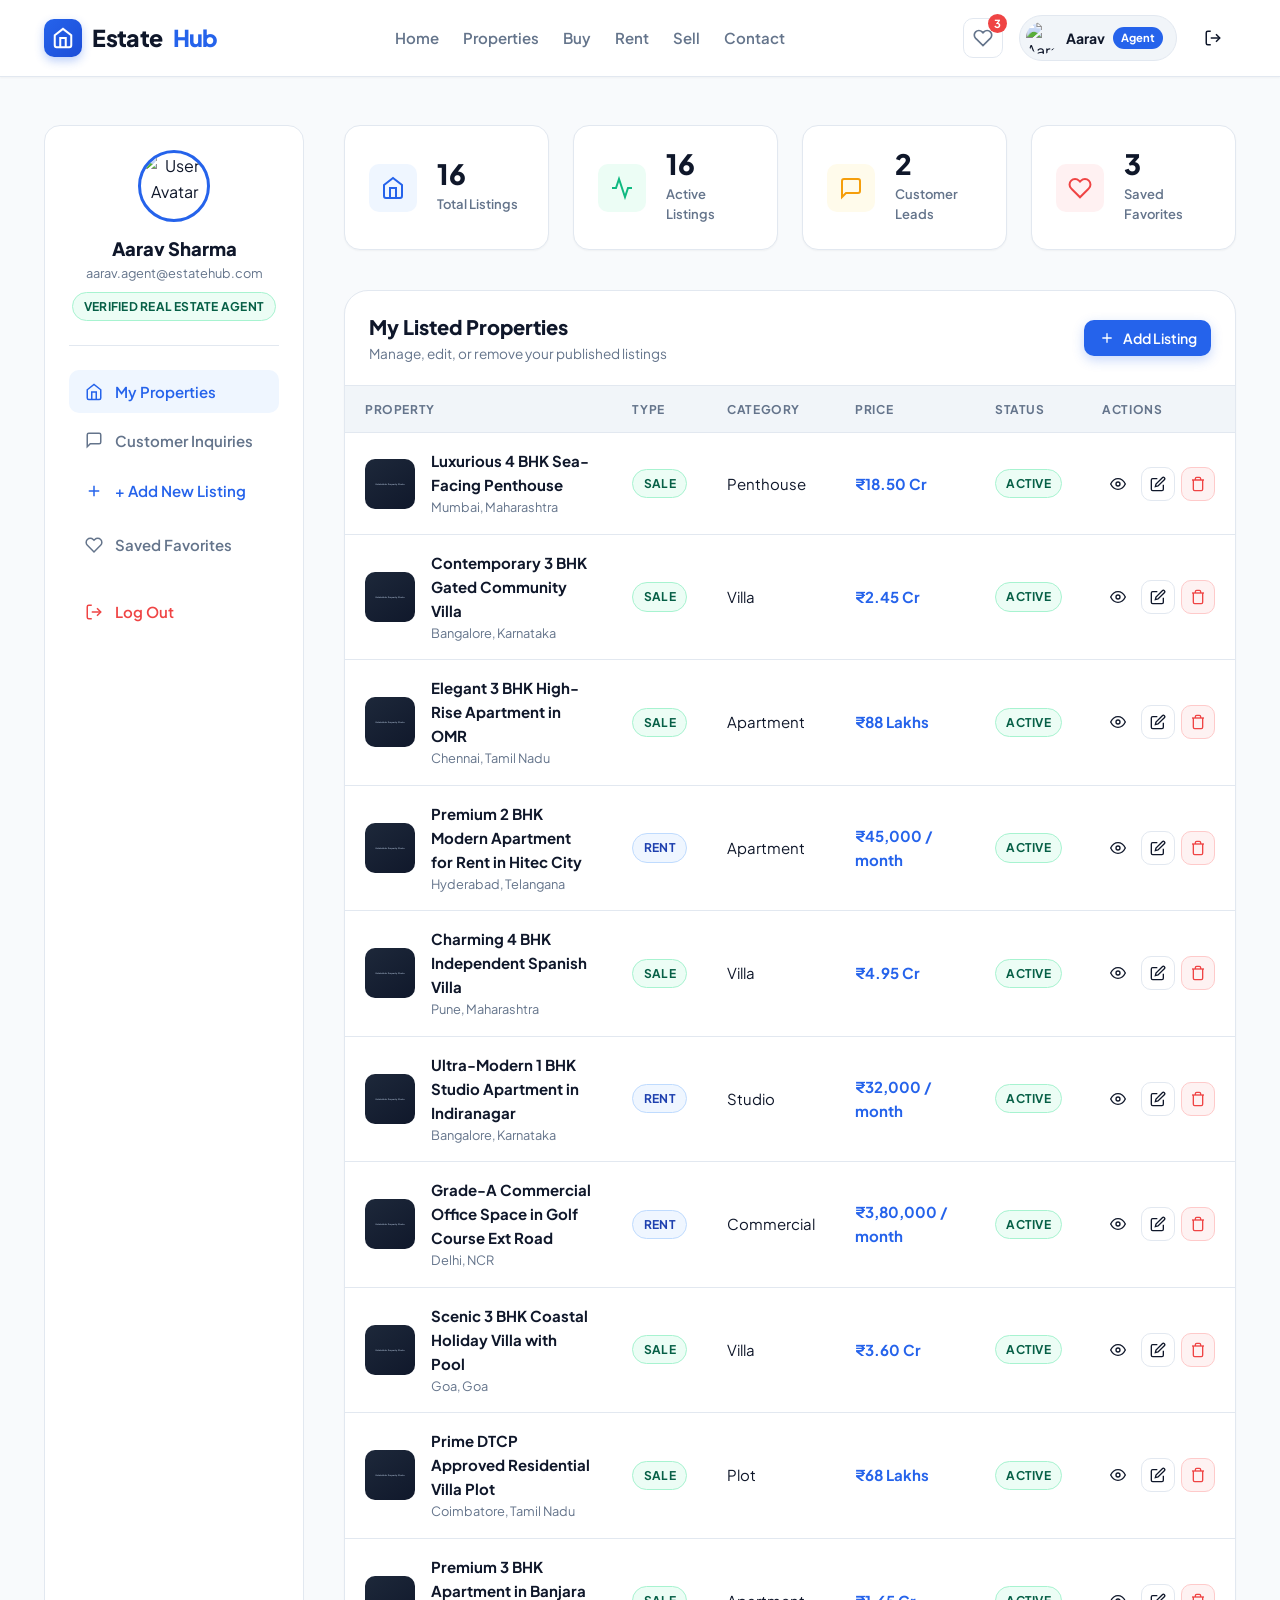
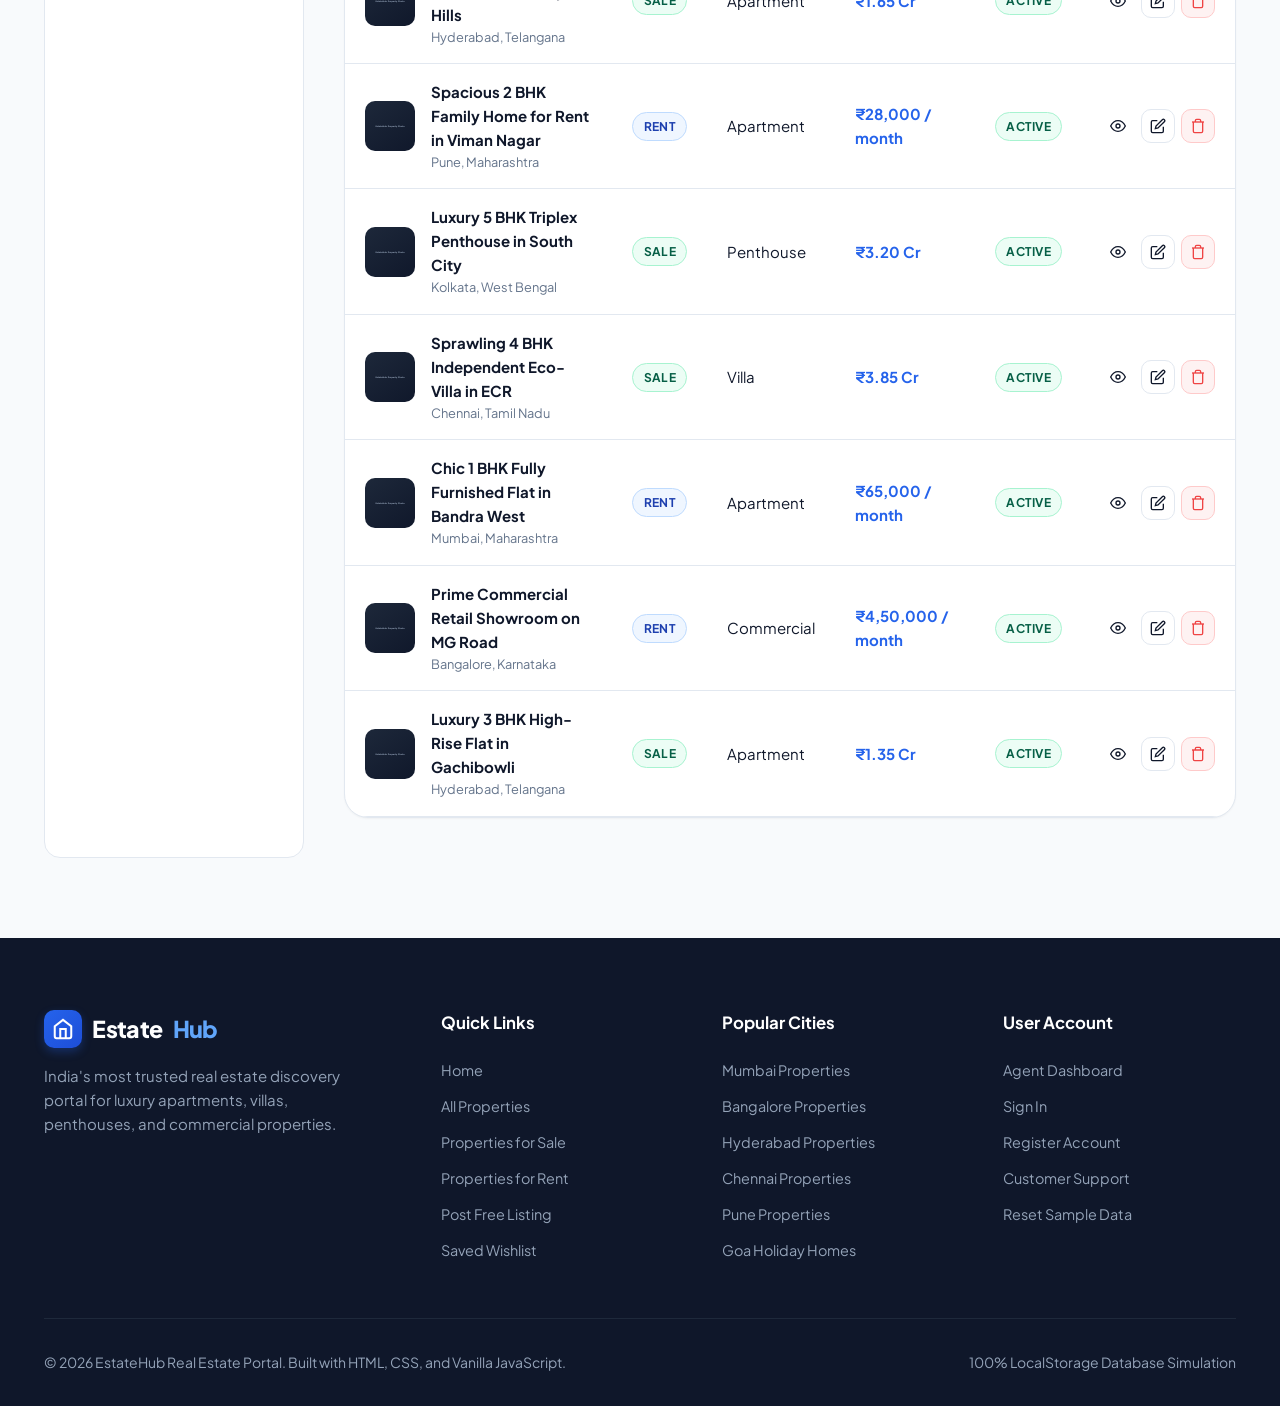
==== dashboard.html @ c0a3c538 "Add EstateHub real estate portal" ====
<!DOCTYPE html>
<html lang="en">
<head>
  <meta charset="UTF-8" />
  <meta name="viewport" content="width=device-width, initial-scale=1.0" />
  <title>Agent & Seller Dashboard | EstateHub</title>
  <meta name="description" content="Manage your property listings, track customer inquiries, and view performance metrics." />
  <link rel="stylesheet" href="./css/style.css" />
</head>
<body>

  <!-- Navigation Header -->
  <header class="site-header">
    <div class="container nav-container">
      <a href="./index.html" class="logo">
        <div class="logo-icon">
          <svg width="22" height="22" viewBox="0 0 24 24" fill="none" stroke="currentColor" stroke-width="2.2">
            <path d="M3 9l9-7 9 7v11a2 2 0 0 1-2 2H5a2 2 0 0 1-2-2z"></path>
            <polyline points="9 22 9 12 15 12 15 22"></polyline>
          </svg>
        </div>
        Estate<span>Hub</span>
      </a>

      <nav class="nav-links">
        <a href="./index.html">Home</a>
        <a href="./properties.html">Properties</a>
        <a href="./properties.html?type=sale">Buy</a>
        <a href="./properties.html?type=rent">Rent</a>
        <a href="./add-property.html">Sell</a>
        <a href="./contact.html">Contact</a>
      </nav>

      <div class="nav-actions">
        <a href="./favorites.html" class="fav-nav-link" title="Saved Wishlist">
          <svg width="20" height="20" viewBox="0 0 24 24" fill="none" stroke="currentColor" stroke-width="2">
            <path d="M20.84 4.61a5.5 5.5 0 0 0-7.78 0L12 5.67l-1.06-1.06a5.5 5.5 0 0 0-7.78 7.78l1.06 1.06L12 21.23l7.78-7.78 1.06-1.06a5.5 5.5 0 0 0 0-7.78z"></path>
          </svg>
          <span class="nav-fav-badge">0</span>
        </a>

        <div class="nav-auth-container"></div>

        <button type="button" class="hamburger-btn" aria-label="Toggle navigation menu">
          <span></span>
          <span></span>
          <span></span>
        </button>
      </div>
    </div>
  </header>

  <!-- Mobile Drawer -->
  <div class="drawer-overlay"></div>
  <aside class="mobile-drawer">
    <div class="mobile-nav-links">
      <a href="./index.html">Home</a>
      <a href="./properties.html">Properties</a>
      <a href="./properties.html?type=sale">Buy Properties</a>
      <a href="./properties.html?type=rent">Rent Properties</a>
      <a href="./add-property.html">Sell / Post Property</a>
      <a href="./favorites.html">Favorites</a>
      <a href="./dashboard.html" class="active">Dashboard</a>
      <a href="./contact.html">Contact Us</a>
    </div>
    <div class="nav-auth-container" style="margin-top: auto;"></div>
  </aside>

  <!-- Main Dashboard Container -->
  <div id="dashboardContainer" class="container">
    <div class="dashboard-grid">
      
      <!-- Dashboard Sidebar -->
      <aside class="dashboard-sidebar">
        <div class="dash-user-box">
          <img id="dashUserAvatar" src="" alt="User Avatar" class="dash-user-avatar" />
          <h3 id="dashUserName" style="font-size: 1.15rem; font-weight: 800; color: var(--primary);">User Name</h3>
          <p id="dashUserEmail" style="font-size: 0.8rem; color: var(--text-muted); margin-bottom: 0.5rem; word-break: break-all;">user@estatehub.com</p>
          <span id="dashUserRole" class="badge badge-sale">Verified Agent</span>
        </div>

        <nav class="dash-nav">
          <button type="button" class="dash-nav-link dash-tab-btn active" data-tab="properties">
            <svg width="18" height="18" viewBox="0 0 24 24" fill="none" stroke="currentColor" stroke-width="2"><path d="M3 9l9-7 9 7v11a2 2 0 0 1-2 2H5a2 2 0 0 1-2-2z"></path><polyline points="9 22 9 12 15 12 15 22"></polyline></svg>
            My Properties
          </button>

          <button type="button" class="dash-nav-link dash-tab-btn" data-tab="inquiries">
            <svg width="18" height="18" viewBox="0 0 24 24" fill="none" stroke="currentColor" stroke-width="2"><path d="M21 15a2 2 0 0 1-2 2H7l-4 4V5a2 2 0 0 1 2-2h14a2 2 0 0 1 2 2z"></path></svg>
            Customer Inquiries
          </button>

          <a href="./add-property.html" class="dash-nav-link" style="color: var(--brand);">
            <svg width="18" height="18" viewBox="0 0 24 24" fill="none" stroke="currentColor" stroke-width="2"><line x1="12" y1="5" x2="12" y2="19"></line><line x1="5" y1="12" x2="19" y2="12"></line></svg>
            + Add New Listing
          </a>

          <a href="./favorites.html" class="dash-nav-link">
            <svg width="18" height="18" viewBox="0 0 24 24" fill="none" stroke="currentColor" stroke-width="2"><path d="M20.84 4.61a5.5 5.5 0 0 0-7.78 0L12 5.67l-1.06-1.06a5.5 5.5 0 0 0-7.78 7.78l1.06 1.06L12 21.23l7.78-7.78 1.06-1.06a5.5 5.5 0 0 0 0-7.78z"></path></svg>
            Saved Favorites
          </a>

          <button type="button" class="dash-nav-link" onclick="Auth.logout()" style="color: var(--danger); margin-top: 1rem;">
            <svg width="18" height="18" viewBox="0 0 24 24" fill="none" stroke="currentColor" stroke-width="2"><path d="M9 21H5a2 2 0 0 1-2-2V5a2 2 0 0 1 2-2h4"></path><polyline points="16 17 21 12 16 7"></polyline><line x1="21" y1="12" x2="9" y2="12"></line></svg>
            Log Out
          </button>
        </nav>
      </aside>

      <!-- Main Dashboard Panel -->
      <main>
        
        <!-- Top Metrics Cards -->
        <div class="metrics-row">
          <div class="metric-card">
            <div class="metric-icon metric-icon-blue">
              <svg width="24" height="24" viewBox="0 0 24 24" fill="none" stroke="currentColor" stroke-width="2"><path d="M3 9l9-7 9 7v11a2 2 0 0 1-2 2H5a2 2 0 0 1-2-2z"></path><polyline points="9 22 9 12 15 12 15 22"></polyline></svg>
            </div>
            <div>
              <div id="metricTotalListings" class="metric-value">0</div>
              <div class="metric-label">Total Listings</div>
            </div>
          </div>

          <div class="metric-card">
            <div class="metric-icon metric-icon-green">
              <svg width="24" height="24" viewBox="0 0 24 24" fill="none" stroke="currentColor" stroke-width="2"><polyline points="22 12 18 12 15 21 9 3 6 12 2 12"></polyline></svg>
            </div>
            <div>
              <div id="metricActiveListings" class="metric-value">0</div>
              <div class="metric-label">Active Listings</div>
            </div>
          </div>

          <div class="metric-card">
            <div class="metric-icon metric-icon-amber">
              <svg width="24" height="24" viewBox="0 0 24 24" fill="none" stroke="currentColor" stroke-width="2"><path d="M21 15a2 2 0 0 1-2 2H7l-4 4V5a2 2 0 0 1 2-2h14a2 2 0 0 1 2 2z"></path></svg>
            </div>
            <div>
              <div id="metricTotalInquiries" class="metric-value">0</div>
              <div class="metric-label">Customer Leads</div>
            </div>
          </div>

          <div class="metric-card">
            <div class="metric-icon metric-icon-rose">
              <svg width="24" height="24" viewBox="0 0 24 24" fill="none" stroke="currentColor" stroke-width="2"><path d="M20.84 4.61a5.5 5.5 0 0 0-7.78 0L12 5.67l-1.06-1.06a5.5 5.5 0 0 0-7.78 7.78l1.06 1.06L12 21.23l7.78-7.78 1.06-1.06a5.5 5.5 0 0 0 0-7.78z"></path></svg>
            </div>
            <div>
              <div id="metricTotalFavorites" class="metric-value">0</div>
              <div class="metric-label">Saved Favorites</div>
            </div>
          </div>
        </div>

        <!-- TAB 1: My Properties Table -->
        <div id="tab-properties" class="dash-tab-pane">
          <div class="table-card">
            <div class="table-header">
              <div>
                <h3 style="font-size: 1.25rem; font-weight: 800; color: var(--primary);">My Listed Properties</h3>
                <p style="font-size: 0.85rem; color: var(--text-muted);">Manage, edit, or remove your published listings</p>
              </div>
              <a href="./add-property.html" class="btn btn-primary btn-sm">
                <svg width="16" height="16" viewBox="0 0 24 24" fill="none" stroke="currentColor" stroke-width="2"><line x1="12" y1="5" x2="12" y2="19"></line><line x1="5" y1="12" x2="19" y2="12"></line></svg>
                Add Listing
              </a>
            </div>

            <div class="table-responsive">
              <table class="custom-table">
                <thead>
                  <tr>
                    <th>Property</th>
                    <th>Type</th>
                    <th>Category</th>
                    <th>Price</th>
                    <th>Status</th>
                    <th>Actions</th>
                  </tr>
                </thead>
                <tbody id="dashboardPropertiesTbody">
                  <!-- Populated dynamically by js/dashboard.js -->
                </tbody>
              </table>
            </div>
          </div>
        </div>

        <!-- TAB 2: Customer Inquiries Table -->
        <div id="tab-inquiries" class="dash-tab-pane" style="display: none;">
          <div class="table-card">
            <div class="table-header">
              <div>
                <h3 style="font-size: 1.25rem; font-weight: 800; color: var(--primary);">Customer Inquiries & Leads</h3>
                <p style="font-size: 0.85rem; color: var(--text-muted);">Messages sent by interested buyers and tenants</p>
              </div>
            </div>

            <div class="table-responsive">
              <table class="custom-table">
                <thead>
                  <tr>
                    <th>Lead Contact</th>
                    <th>Property Title</th>
                    <th>Inquiry Message</th>
                    <th>Status</th>
                    <th>Actions</th>
                  </tr>
                </thead>
                <tbody id="dashboardInquiriesTbody">
                  <!-- Populated dynamically by js/dashboard.js -->
                </tbody>
              </table>
            </div>
          </div>
        </div>

      </main>

    </div>
  </div>

  <!-- Delete Confirmation Modal -->
  <div id="deleteConfirmModal" class="modal">
    <div class="modal-dialog">
      <div class="modal-header">
        <h3 class="modal-title" style="color: var(--danger);">Confirm Property Deletion</h3>
        <button type="button" class="modal-close-btn" data-close-modal aria-label="Close modal">&times;</button>
      </div>
      <div class="modal-body">
        <p style="font-size: 1rem; color: var(--text-main); margin-bottom: 0.5rem;">
          Are you sure you want to delete <strong id="deletePropName">this listing</strong>?
        </p>
        <p style="font-size: 0.875rem; color: var(--text-muted);">
          This action will permanently remove the property from localStorage database and your active listings.
        </p>
      </div>
      <div class="modal-footer">
        <button type="button" class="btn btn-ghost" data-close-modal>Cancel</button>
        <button type="button" id="confirmDeleteBtn" class="btn btn-primary" style="background-color: var(--danger);">
          Delete Property
        </button>
      </div>
    </div>
  </div>

  <!-- Reusable Site Footer -->
  <footer class="site-footer">
    <div class="container">
      <div class="footer-grid">
        <div class="footer-brand">
          <a href="./index.html" class="logo" style="color: #fff;">
            <div class="logo-icon">
              <svg width="22" height="22" viewBox="0 0 24 24" fill="none" stroke="currentColor" stroke-width="2.2">
                <path d="M3 9l9-7 9 7v11a2 2 0 0 1-2 2H5a2 2 0 0 1-2-2z"></path>
                <polyline points="9 22 9 12 15 12 15 22"></polyline>
              </svg>
            </div>
            Estate<span style="color: #60a5fa;">Hub</span>
          </a>
          <p class="footer-desc">
            India's most trusted real estate discovery portal for luxury apartments, villas, penthouses, and commercial properties.
          </p>
        </div>

        <div>
          <h4 class="footer-heading">Quick Links</h4>
          <ul class="footer-links">
            <li><a href="./index.html">Home</a></li>
            <li><a href="./properties.html">All Properties</a></li>
            <li><a href="./properties.html?type=sale">Properties for Sale</a></li>
            <li><a href="./properties.html?type=rent">Properties for Rent</a></li>
            <li><a href="./add-property.html">Post Free Listing</a></li>
            <li><a href="./favorites.html">Saved Wishlist</a></li>
          </ul>
        </div>

        <div>
          <h4 class="footer-heading">Popular Cities</h4>
          <ul class="footer-links">
            <li><a href="./properties.html?city=Mumbai">Mumbai Properties</a></li>
            <li><a href="./properties.html?city=Bangalore">Bangalore Properties</a></li>
            <li><a href="./properties.html?city=Hyderabad">Hyderabad Properties</a></li>
            <li><a href="./properties.html?city=Chennai">Chennai Properties</a></li>
            <li><a href="./properties.html?city=Pune">Pune Properties</a></li>
            <li><a href="./properties.html?city=Goa">Goa Holiday Homes</a></li>
          </ul>
        </div>

        <div>
          <h4 class="footer-heading">User Account</h4>
          <ul class="footer-links">
            <li><a href="./dashboard.html">Agent Dashboard</a></li>
            <li><a href="./login.html">Sign In</a></li>
            <li><a href="./register.html">Register Account</a></li>
            <li><a href="./contact.html">Customer Support</a></li>
            <li><a href="javascript:void(0)" onclick="StorageManager.resetToDefaults()">Reset Sample Data</a></li>
          </ul>
        </div>
      </div>

      <div class="footer-bottom">
        <p>&copy; 2026 EstateHub Real Estate Portal. Built with HTML, CSS, and Vanilla JavaScript.</p>
        <p>100% LocalStorage Database Simulation</p>
      </div>
    </div>
  </footer>

  <!-- Scripts -->
  <script src="./js/data.js"></script>
  <script src="./js/storage.js"></script>
  <script src="./js/auth.js"></script>
  <script src="./js/app.js"></script>
  <script src="./js/dashboard.js"></script>
</body>
</html>
---- css/style.css ----
/* ==========================================================
   ESTATEHUB – REAL ESTATE LISTING PORTAL
   Design System & Comprehensive Stylesheet
   ========================================================== */

@import url('https://fonts.googleapis.com/css2?family=Plus+Jakarta+Sans:wght@300;400;500;600;700;800&display=swap');

/* --- CSS Variables & Theme Tokens --- */
:root {
  --primary: #0f172a;        /* Deep Slate Navy */
  --primary-light: #1e293b;
  --brand: #2563eb;          /* Royal Blue */
  --brand-hover: #1d4ed8;
  --brand-light: #eff6ff;
  --accent: #0d9488;         /* Teal */
  --accent-gold: #d97706;    /* Amber */
  --success: #10b981;        /* Emerald */
  --danger: #ef4444;         /* Rose */
  --warning: #f59e0b;

  --bg-main: #f8fafc;        /* Slate 50 */
  --bg-surface: #ffffff;
  --bg-alt: #f1f5f9;
  --bg-dark: #0f172a;

  --text-main: #0f172a;
  --text-muted: #64748b;
  --text-light: #94a3b8;
  --text-white: #ffffff;

  --border: #e2e8f0;
  --border-focus: #93c5fd;

  --shadow-xs: 0 1px 2px rgba(0, 0, 0, 0.04);
  --shadow-sm: 0 1px 3px rgba(0, 0, 0, 0.08), 0 1px 2px rgba(0, 0, 0, 0.04);
  --shadow-md: 0 4px 6px -1px rgba(0, 0, 0, 0.08), 0 2px 4px -1px rgba(0, 0, 0, 0.04);
  --shadow-lg: 0 10px 25px -5px rgba(0, 0, 0, 0.08), 0 8px 10px -6px rgba(0, 0, 0, 0.04);
  --shadow-xl: 0 20px 25px -5px rgba(0, 0, 0, 0.1), 0 10px 10px -5px rgba(0, 0, 0, 0.04);

  --radius-sm: 6px;
  --radius-md: 10px;
  --radius-lg: 16px;
  --radius-xl: 24px;
  --radius-full: 9999px;

  --transition: all 0.25s cubic-bezier(0.16, 1, 0.3, 1);
  --font-family: 'Plus Jakarta Sans', system-ui, -apple-system, BlinkMacSystemFont, 'Segoe UI', Roboto, sans-serif;
  --container-max: 1240px;
}

/* --- Base & Reset --- */
*, *::before, *::after {
  box-sizing: border-box;
  margin: 0;
  padding: 0;
}

html {
  scroll-behavior: smooth;
  font-size: 16px;
}

body {
  font-family: var(--font-family);
  background-color: var(--bg-main);
  color: var(--text-main);
  line-height: 1.6;
  min-height: 100vh;
  display: flex;
  flex-direction: column;
  -webkit-font-smoothing: antialiased;
}

body.no-scroll {
  overflow: hidden;
}

img {
  max-width: 100%;
  height: auto;
  display: block;
}

a {
  color: inherit;
  text-decoration: none;
  transition: var(--transition);
}

button, input, select, textarea {
  font-family: inherit;
  font-size: inherit;
}

button {
  cursor: pointer;
  border: none;
  background: none;
}

ul, ol {
  list-style: none;
}

.container {
  width: 100%;
  max-width: var(--container-max);
  margin-left: auto;
  margin-right: auto;
  padding-left: 1.5rem;
  padding-right: 1.5rem;
}

.main-content {
  flex: 1;
}

/* --- Section Typography & Headers --- */
.section {
  padding: 5rem 0;
}

.section-sm {
  padding: 3rem 0;
}

.section-header {
  text-align: center;
  max-width: 680px;
  margin: 0 auto 3rem auto;
}

.section-tag {
  display: inline-block;
  font-size: 0.8125rem;
  font-weight: 700;
  text-transform: uppercase;
  letter-spacing: 0.08em;
  color: var(--brand);
  background: var(--brand-light);
  padding: 0.35rem 0.85rem;
  border-radius: var(--radius-full);
  margin-bottom: 0.85rem;
}

.section-title {
  font-size: 2.25rem;
  font-weight: 800;
  color: var(--primary);
  line-height: 1.25;
  letter-spacing: -0.02em;
  margin-bottom: 0.75rem;
}

.section-subtitle {
  font-size: 1.05rem;
  color: var(--text-muted);
}

/* --- Buttons --- */
.btn {
  display: inline-flex;
  align-items: center;
  justify-content: center;
  gap: 0.5rem;
  font-weight: 600;
  padding: 0.65rem 1.35rem;
  border-radius: var(--radius-md);
  transition: var(--transition);
  white-space: nowrap;
  font-size: 0.9375rem;
}

.btn-primary {
  background-color: var(--brand);
  color: var(--text-white);
  box-shadow: 0 4px 12px rgba(37, 99, 235, 0.25);
}

.btn-primary:hover {
  background-color: var(--brand-hover);
  transform: translateY(-1px);
  box-shadow: 0 6px 16px rgba(37, 99, 235, 0.35);
}

.btn-secondary {
  background-color: var(--primary);
  color: var(--text-white);
}

.btn-secondary:hover {
  background-color: var(--primary-light);
}

.btn-outline {
  border: 1px solid var(--border);
  background-color: var(--bg-surface);
  color: var(--text-main);
}

.btn-outline:hover {
  border-color: var(--brand);
  color: var(--brand);
  background-color: var(--brand-light);
}

.btn-ghost {
  color: var(--text-main);
  background: transparent;
}

.btn-ghost:hover {
  background-color: var(--bg-alt);
  color: var(--brand);
}

.btn-danger-outline {
  border: 1px solid #fecaca;
  color: var(--danger);
  background-color: #fef2f2;
}

.btn-danger-outline:hover {
  background-color: var(--danger);
  color: #fff;
}

.btn-sm {
  padding: 0.45rem 0.9rem;
  font-size: 0.875rem;
}

.btn-lg {
  padding: 0.85rem 1.85rem;
  font-size: 1.05rem;
  border-radius: var(--radius-lg);
}

.btn-block {
  width: 100%;
}

.btn-icon-only {
  padding: 0.5rem;
  border-radius: var(--radius-md);
}

/* --- Badges --- */
.badge {
  display: inline-flex;
  align-items: center;
  gap: 0.35rem;
  font-size: 0.75rem;
  font-weight: 700;
  padding: 0.25rem 0.65rem;
  border-radius: var(--radius-full);
  letter-spacing: 0.02em;
  text-transform: uppercase;
}

.badge-sale {
  background-color: #ecfdf5;
  color: #065f46;
  border: 1px solid #a7f3d0;
}

.badge-rent {
  background-color: #eff6ff;
  color: #1e40af;
  border: 1px solid #bfdbfe;
}

.badge-featured {
  background-color: #fffbeb;
  color: #92400e;
  border: 1px solid #fde68a;
}

/* --- Form Controls --- */
.form-group {
  margin-bottom: 1.25rem;
}

.form-label {
  display: block;
  font-size: 0.875rem;
  font-weight: 600;
  color: var(--text-main);
  margin-bottom: 0.4rem;
}

.form-label .required {
  color: var(--danger);
}

.form-control, .form-select, .form-textarea {
  width: 100%;
  padding: 0.75rem 1rem;
  border: 1px solid var(--border);
  border-radius: var(--radius-md);
  background-color: var(--bg-surface);
  color: var(--text-main);
  transition: var(--transition);
  outline: none;
}

.form-control:focus, .form-select:focus, .form-textarea:focus {
  border-color: var(--brand);
  box-shadow: 0 0 0 3px rgba(37, 99, 235, 0.15);
}

.form-textarea {
  resize: vertical;
  min-height: 110px;
}

.input-icon-wrap {
  position: relative;
}

.input-icon-wrap svg {
  position: absolute;
  left: 1rem;
  top: 50%;
  transform: translateY(-50%);
  color: var(--text-muted);
  pointer-events: none;
}

.input-icon-wrap .form-control {
  padding-left: 2.75rem;
}

/* --- Navigation Header --- */
.site-header {
  position: sticky;
  top: 0;
  z-index: 1000;
  background-color: rgba(255, 255, 255, 0.95);
  backdrop-filter: blur(12px);
  border-bottom: 1px solid var(--border);
  box-shadow: var(--shadow-xs);
}

.nav-container {
  display: flex;
  align-items: center;
  justify-content: space-between;
  height: 76px;
}

.logo {
  display: flex;
  align-items: center;
  gap: 0.65rem;
  font-size: 1.45rem;
  font-weight: 800;
  color: var(--primary);
  letter-spacing: -0.03em;
}

.logo-icon {
  width: 38px;
  height: 38px;
  background: linear-gradient(135deg, var(--brand), #1d4ed8);
  color: #fff;
  border-radius: var(--radius-md);
  display: flex;
  align-items: center;
  justify-content: center;
  box-shadow: 0 4px 10px rgba(37, 99, 235, 0.3);
}

.logo span {
  color: var(--brand);
}

.nav-links {
  display: flex;
  align-items: center;
  gap: 1.5rem;
}

.nav-links a {
  font-size: 0.9375rem;
  font-weight: 600;
  color: var(--text-muted);
  position: relative;
  padding: 0.4rem 0;
}

.nav-links a:hover, .nav-links a.active {
  color: var(--brand);
}

.nav-links a.active::after {
  content: '';
  position: absolute;
  bottom: -2px;
  left: 0;
  width: 100%;
  height: 2px;
  background-color: var(--brand);
  border-radius: 2px;
}

.nav-actions {
  display: flex;
  align-items: center;
  gap: 1rem;
}

.fav-nav-link {
  position: relative;
  display: flex;
  align-items: center;
  justify-content: center;
  width: 40px;
  height: 40px;
  border-radius: var(--radius-md);
  border: 1px solid var(--border);
  color: var(--text-muted);
  transition: var(--transition);
}

.fav-nav-link:hover {
  border-color: var(--brand);
  color: var(--brand);
  background-color: var(--brand-light);
}

.nav-fav-badge {
  position: absolute;
  top: -5px;
  right: -5px;
  background-color: var(--danger);
  color: #fff;
  font-size: 0.7rem;
  font-weight: 700;
  width: 19px;
  height: 19px;
  border-radius: var(--radius-full);
  display: none;
  align-items: center;
  justify-content: center;
}

/* User Pill in Nav */
.user-profile-menu {
  display: flex;
  align-items: center;
  gap: 0.75rem;
}

.user-pill {
  display: flex;
  align-items: center;
  gap: 0.5rem;
  padding: 0.35rem 0.85rem 0.35rem 0.35rem;
  background-color: var(--bg-alt);
  border: 1px solid var(--border);
  border-radius: var(--radius-full);
  transition: var(--transition);
}

.user-pill:hover {
  border-color: var(--brand);
  background-color: var(--brand-light);
}

.user-avatar-sm {
  width: 32px;
  height: 32px;
  border-radius: var(--radius-full);
  object-fit: cover;
}

.user-name-label {
  font-size: 0.875rem;
  font-weight: 700;
  color: var(--text-main);
}

.user-role-badge {
  font-size: 0.7rem;
  font-weight: 700;
  background-color: var(--brand);
  color: #fff;
  padding: 0.15rem 0.5rem;
  border-radius: var(--radius-full);
}

.hamburger-btn {
  display: none;
  flex-direction: column;
  justify-content: space-around;
  width: 30px;
  height: 24px;
  background: transparent;
  border: none;
  cursor: pointer;
  padding: 0;
  z-index: 1100;
}

.hamburger-btn span {
  width: 100%;
  height: 2.5px;
  background-color: var(--primary);
  border-radius: 4px;
  transition: var(--transition);
}

.hamburger-btn.active span:nth-child(1) {
  transform: rotate(45deg) translate(6px, 6px);
}

.hamburger-btn.active span:nth-child(2) {
  opacity: 0;
}

.hamburger-btn.active span:nth-child(3) {
  transform: rotate(-45deg) translate(6px, -6px);
}

/* Mobile Drawer */
.mobile-drawer {
  position: fixed;
  top: 0;
  right: -320px;
  width: 300px;
  height: 100vh;
  background-color: var(--bg-surface);
  box-shadow: var(--shadow-xl);
  z-index: 1050;
  padding: 5.5rem 1.75rem 2rem;
  display: flex;
  flex-direction: column;
  transition: right 0.35s cubic-bezier(0.16, 1, 0.3, 1);
  overflow-y: auto;
}

.mobile-drawer.open {
  right: 0;
}

.drawer-overlay {
  position: fixed;
  inset: 0;
  background-color: rgba(15, 23, 42, 0.5);
  backdrop-filter: blur(4px);
  z-index: 1040;
  opacity: 0;
  pointer-events: none;
  transition: opacity 0.3s ease;
}

.drawer-overlay.active {
  opacity: 1;
  pointer-events: auto;
}

.mobile-nav-links {
  display: flex;
  flex-direction: column;
  gap: 1.25rem;
  margin-bottom: 2rem;
}

.mobile-nav-links a {
  font-size: 1.1rem;
  font-weight: 600;
  color: var(--text-main);
  padding: 0.5rem 0;
  border-bottom: 1px solid var(--border);
}

.mobile-nav-links a.active {
  color: var(--brand);
}

/* --- Hero Section --- */
.hero-section {
  position: relative;
  background: radial-gradient(circle at 80% 20%, rgba(37, 99, 235, 0.12), transparent 45%),
              linear-gradient(180deg, #ffffff 0%, #f1f5f9 100%);
  padding: 5rem 0 6rem;
  overflow: hidden;
}

.hero-grid {
  display: grid;
  grid-template-columns: 1.15fr 0.85fr;
  gap: 3.5rem;
  align-items: center;
}

.hero-content {
  max-width: 640px;
}

.hero-title {
  font-size: 3.25rem;
  font-weight: 800;
  color: var(--primary);
  line-height: 1.15;
  letter-spacing: -0.03em;
  margin-bottom: 1.25rem;
}

.hero-title span {
  color: var(--brand);
  background: linear-gradient(135deg, var(--brand), #3b82f6);
  -webkit-background-clip: text;
  -webkit-text-fill-color: transparent;
}

.hero-subtitle {
  font-size: 1.2rem;
  color: var(--text-muted);
  margin-bottom: 2.25rem;
  line-height: 1.6;
}

.hero-visual {
  position: relative;
}

.hero-image-card {
  position: relative;
  border-radius: var(--radius-xl);
  overflow: hidden;
  box-shadow: var(--shadow-xl);
  border: 6px solid #fff;
}

.hero-image-card img {
  width: 100%;
  height: 480px;
  object-fit: cover;
  transition: transform 0.6s ease;
}

.hero-image-card:hover img {
  transform: scale(1.03);
}

.hero-floating-badge {
  position: absolute;
  bottom: 2rem;
  left: -2rem;
  background-color: rgba(255, 255, 255, 0.95);
  backdrop-filter: blur(10px);
  padding: 1rem 1.5rem;
  border-radius: var(--radius-lg);
  box-shadow: var(--shadow-lg);
  display: flex;
  align-items: center;
  gap: 1rem;
  border: 1px solid var(--border);
  animation: floatSlow 4s ease-in-out infinite;
}

@keyframes floatSlow {
  0%, 100% { transform: translateY(0); }
  50% { transform: translateY(-8px); }
}

.hero-stats-row {
  display: flex;
  gap: 2.5rem;
  margin-top: 2.5rem;
  padding-top: 2rem;
  border-top: 1px solid var(--border);
}

.hero-stat h4 {
  font-size: 1.85rem;
  font-weight: 800;
  color: var(--primary);
  line-height: 1;
}

.hero-stat p {
  font-size: 0.875rem;
  color: var(--text-muted);
  margin-top: 0.35rem;
}

/* --- Hero Search Box Widget --- */
.hero-search-box {
  background: var(--bg-surface);
  border-radius: var(--radius-xl);
  box-shadow: 0 15px 35px -5px rgba(15, 23, 42, 0.12), 0 0 0 1px rgba(15, 23, 42, 0.05);
  padding: 1.75rem;
  margin-top: 2rem;
}

.search-tab-group {
  display: flex;
  gap: 0.5rem;
  margin-bottom: 1.5rem;
  border-bottom: 1px solid var(--border);
  padding-bottom: 0.85rem;
}

.search-tab-btn {
  padding: 0.5rem 1.25rem;
  font-weight: 700;
  font-size: 0.9375rem;
  color: var(--text-muted);
  border-radius: var(--radius-md);
  transition: var(--transition);
}

.search-tab-btn.active {
  background-color: var(--brand);
  color: #fff;
  box-shadow: 0 4px 10px rgba(37, 99, 235, 0.25);
}

.search-form-grid {
  display: grid;
  grid-template-columns: repeat(auto-fit, minmax(170px, 1fr)) auto;
  gap: 1rem;
  align-items: flex-end;
}

.search-form-field {
  display: flex;
  flex-direction: column;
  gap: 0.35rem;
}

.search-form-field label {
  font-size: 0.75rem;
  font-weight: 700;
  text-transform: uppercase;
  letter-spacing: 0.05em;
  color: var(--text-muted);
}

/* --- Property Card Grid & Cards --- */
.properties-grid {
  display: grid;
  grid-template-columns: repeat(auto-fill, minmax(340px, 1fr));
  gap: 2rem;
}

.property-card {
  background: var(--bg-surface);
  border-radius: var(--radius-lg);
  border: 1px solid var(--border);
  overflow: hidden;
  box-shadow: var(--shadow-sm);
  transition: var(--transition);
  display: flex;
  flex-direction: column;
}

.property-card:hover {
  transform: translateY(-5px);
  box-shadow: var(--shadow-xl);
  border-color: #cbd5e1;
}

.card-image-wrap {
  position: relative;
  width: 100%;
  height: 230px;
  overflow: hidden;
  background-color: #e2e8f0;
}

.card-img {
  width: 100%;
  height: 100%;
  object-fit: cover;
  transition: transform 0.5s ease;
}

.property-card:hover .card-img {
  transform: scale(1.05);
}

.card-badges {
  position: absolute;
  top: 0.85rem;
  left: 0.85rem;
  display: flex;
  gap: 0.4rem;
  z-index: 2;
}

.property-type-tag {
  position: absolute;
  bottom: 0.85rem;
  left: 0.85rem;
  background-color: rgba(15, 23, 42, 0.75);
  backdrop-filter: blur(6px);
  color: #fff;
  font-size: 0.75rem;
  font-weight: 600;
  padding: 0.25rem 0.65rem;
  border-radius: var(--radius-sm);
  z-index: 2;
}

.fav-btn {
  position: absolute;
  top: 0.85rem;
  right: 0.85rem;
  width: 36px;
  height: 36px;
  background-color: rgba(255, 255, 255, 0.9);
  backdrop-filter: blur(4px);
  border-radius: var(--radius-full);
  display: flex;
  align-items: center;
  justify-content: center;
  color: #64748b;
  box-shadow: 0 2px 8px rgba(0, 0, 0, 0.12);
  transition: var(--transition);
  z-index: 2;
}

.fav-btn:hover, .fav-btn.active {
  background-color: #fff;
  color: var(--danger);
  transform: scale(1.1);
}

.fav-btn.active .heart-icon {
  fill: var(--danger);
}

.fav-btn .heart-icon {
  width: 18px;
  height: 18px;
  transition: var(--transition);
}

.card-body {
  padding: 1.35rem;
  flex: 1;
  display: flex;
  flex-direction: column;
}

.card-price-row {
  display: flex;
  align-items: baseline;
  justify-content: space-between;
  margin-bottom: 0.5rem;
}

.card-price {
  font-size: 1.45rem;
  font-weight: 800;
  color: var(--brand);
  letter-spacing: -0.02em;
}

.card-price .price-unit {
  font-size: 0.85rem;
  font-weight: 500;
  color: var(--text-muted);
}

.card-title {
  font-size: 1.125rem;
  font-weight: 700;
  color: var(--primary);
  line-height: 1.4;
  margin-bottom: 0.5rem;
  display: -webkit-box;
  -webkit-line-clamp: 2;
  -webkit-box-orient: vertical;
  overflow: hidden;
}

.card-title a:hover {
  color: var(--brand);
}

.card-location {
  display: flex;
  align-items: center;
  gap: 0.4rem;
  font-size: 0.875rem;
  color: var(--text-muted);
  margin-bottom: 1.15rem;
}

.icon-location {
  width: 16px;
  height: 16px;
  flex-shrink: 0;
  color: var(--brand);
}

.card-specs {
  display: flex;
  align-items: center;
  justify-content: space-between;
  padding-top: 0.85rem;
  border-top: 1px solid var(--border);
  margin-top: auto;
  font-size: 0.8125rem;
  color: var(--text-muted);
  font-weight: 600;
}

.spec-item {
  display: flex;
  align-items: center;
  gap: 0.35rem;
}

.spec-item svg {
  width: 16px;
  height: 16px;
  color: var(--text-light);
}

.card-footer {
  padding: 0 1.35rem 1.35rem;
  display: flex;
  gap: 0.5rem;
}

/* --- Popular Locations Grid --- */
.locations-grid {
  display: grid;
  grid-template-columns: repeat(auto-fill, minmax(240px, 1fr));
  gap: 1.5rem;
}

.location-card {
  position: relative;
  height: 260px;
  border-radius: var(--radius-lg);
  overflow: hidden;
  box-shadow: var(--shadow-sm);
  transition: var(--transition);
  cursor: pointer;
}

.location-card:hover {
  transform: translateY(-4px);
  box-shadow: var(--shadow-lg);
}

.location-card img {
  width: 100%;
  height: 100%;
  object-fit: cover;
  transition: transform 0.6s ease;
}

.location-card:hover img {
  transform: scale(1.08);
}

.location-overlay {
  position: absolute;
  inset: 0;
  background: linear-gradient(180deg, rgba(15, 23, 42, 0.1) 0%, rgba(15, 23, 42, 0.85) 100%);
  display: flex;
  flex-direction: column;
  justify-content: flex-end;
  padding: 1.5rem;
  color: #fff;
}

.location-title {
  font-size: 1.35rem;
  font-weight: 800;
}

.location-count {
  font-size: 0.875rem;
  opacity: 0.85;
}

/* --- Property Categories Grid --- */
.categories-grid {
  display: grid;
  grid-template-columns: repeat(auto-fill, minmax(180px, 1fr));
  gap: 1.5rem;
}

.category-card {
  background: var(--bg-surface);
  border: 1px solid var(--border);
  border-radius: var(--radius-lg);
  padding: 2rem 1.25rem;
  text-align: center;
  transition: var(--transition);
  display: flex;
  flex-direction: column;
  align-items: center;
  gap: 1rem;
}

.category-card:hover {
  border-color: var(--brand);
  transform: translateY(-4px);
  box-shadow: var(--shadow-md);
}

.category-icon {
  width: 60px;
  height: 60px;
  border-radius: var(--radius-lg);
  background-color: var(--brand-light);
  color: var(--brand);
  display: flex;
  align-items: center;
  justify-content: center;
  transition: var(--transition);
}

.category-card:hover .category-icon {
  background-color: var(--brand);
  color: #fff;
  transform: scale(1.05);
}

.category-title {
  font-size: 1.05rem;
  font-weight: 700;
  color: var(--primary);
}

.category-count {
  font-size: 0.8125rem;
  color: var(--text-muted);
}

/* --- Features / Why Choose Us Grid --- */
.features-grid {
  display: grid;
  grid-template-columns: repeat(auto-fit, minmax(260px, 1fr));
  gap: 2rem;
}

.feature-box {
  background: var(--bg-surface);
  border-radius: var(--radius-lg);
  border: 1px solid var(--border);
  padding: 2.25rem;
  transition: var(--transition);
}

.feature-box:hover {
  box-shadow: var(--shadow-md);
  border-color: var(--brand-focus);
}

.feature-icon-wrap {
  width: 54px;
  height: 54px;
  border-radius: var(--radius-md);
  background-color: var(--brand-light);
  color: var(--brand);
  display: flex;
  align-items: center;
  justify-content: center;
  margin-bottom: 1.25rem;
}

.feature-box h3 {
  font-size: 1.2rem;
  font-weight: 700;
  color: var(--primary);
  margin-bottom: 0.65rem;
}

.feature-box p {
  color: var(--text-muted);
  font-size: 0.9375rem;
  line-height: 1.6;
}

/* --- How It Works --- */
.steps-grid {
  display: grid;
  grid-template-columns: repeat(auto-fit, minmax(240px, 1fr));
  gap: 2rem;
  position: relative;
}

.step-card {
  text-align: center;
  padding: 2rem 1rem;
}

.step-number {
  width: 50px;
  height: 50px;
  border-radius: var(--radius-full);
  background: linear-gradient(135deg, var(--brand), #1d4ed8);
  color: #fff;
  font-size: 1.25rem;
  font-weight: 800;
  display: flex;
  align-items: center;
  justify-content: center;
  margin: 0 auto 1.25rem;
  box-shadow: 0 4px 12px rgba(37, 99, 235, 0.3);
}

.step-card h3 {
  font-size: 1.15rem;
  font-weight: 700;
  margin-bottom: 0.5rem;
  color: var(--primary);
}

.step-card p {
  font-size: 0.9rem;
  color: var(--text-muted);
}

/* --- Testimonials --- */
.testimonials-grid {
  display: grid;
  grid-template-columns: repeat(auto-fit, minmax(300px, 1fr));
  gap: 2rem;
}

.testimonial-card {
  background: var(--bg-surface);
  border: 1px solid var(--border);
  border-radius: var(--radius-lg);
  padding: 2rem;
  box-shadow: var(--shadow-sm);
  display: flex;
  flex-direction: column;
}

.rating-stars {
  display: flex;
  gap: 0.25rem;
  color: #f59e0b;
  margin-bottom: 1rem;
}

.testimonial-text {
  font-size: 0.95rem;
  color: var(--text-main);
  line-height: 1.65;
  margin-bottom: 1.5rem;
  flex: 1;
  font-style: italic;
}

.testimonial-user {
  display: flex;
  align-items: center;
  gap: 0.85rem;
}

.testimonial-avatar {
  width: 44px;
  height: 44px;
  border-radius: var(--radius-full);
  object-fit: cover;
}

.testimonial-name {
  font-weight: 700;
  font-size: 0.95rem;
  color: var(--primary);
}

.testimonial-role {
  font-size: 0.8rem;
  color: var(--text-muted);
}

/* --- CTA Banner --- */
.cta-section {
  background: linear-gradient(135deg, #0f172a 0%, #1e293b 100%);
  color: #fff;
  border-radius: var(--radius-xl);
  padding: 4.5rem 3rem;
  text-align: center;
  box-shadow: var(--shadow-xl);
  margin-bottom: 5rem;
}

.cta-title {
  font-size: 2.4rem;
  font-weight: 800;
  margin-bottom: 1rem;
}

.cta-subtitle {
  font-size: 1.15rem;
  opacity: 0.85;
  max-width: 600px;
  margin: 0 auto 2rem;
}

.cta-buttons {
  display: flex;
  align-items: center;
  justify-content: center;
  gap: 1rem;
  flex-wrap: wrap;
}

/* --- Properties Listing Page Layout --- */
.listing-page-layout {
  display: grid;
  grid-template-columns: 290px 1fr;
  gap: 2rem;
  align-items: flex-start;
  padding: 2.5rem 0 5rem;
}

.filter-sidebar {
  background: var(--bg-surface);
  border: 1px solid var(--border);
  border-radius: var(--radius-lg);
  padding: 1.5rem;
  box-shadow: var(--shadow-xs);
  position: sticky;
  top: 96px;
  max-height: calc(100vh - 120px);
  overflow-y: auto;
}

.filter-header {
  display: flex;
  align-items: center;
  justify-content: space-between;
  padding-bottom: 1rem;
  border-bottom: 1px solid var(--border);
  margin-bottom: 1.25rem;
}

.filter-header h3 {
  font-size: 1.15rem;
  font-weight: 700;
  color: var(--primary);
}

.btn-reset-filter {
  font-size: 0.8125rem;
  font-weight: 600;
  color: var(--brand);
  background: none;
  border: none;
  cursor: pointer;
}

.btn-reset-filter:hover {
  text-decoration: underline;
}

.filter-section {
  margin-bottom: 1.5rem;
}

.filter-section-title {
  font-size: 0.875rem;
  font-weight: 700;
  text-transform: uppercase;
  letter-spacing: 0.05em;
  color: var(--text-muted);
  margin-bottom: 0.75rem;
}

.filter-pill-group {
  display: flex;
  flex-wrap: wrap;
  gap: 0.4rem;
}

.filter-pill-btn {
  padding: 0.35rem 0.75rem;
  font-size: 0.8125rem;
  font-weight: 600;
  border: 1px solid var(--border);
  border-radius: var(--radius-full);
  background-color: var(--bg-surface);
  color: var(--text-main);
  transition: var(--transition);
}

.filter-pill-btn.active, .filter-pill-btn:hover {
  border-color: var(--brand);
  background-color: var(--brand-light);
  color: var(--brand);
}

.price-range-inputs {
  display: grid;
  grid-template-columns: 1fr 1fr;
  gap: 0.5rem;
}

.listing-results-header {
  display: flex;
  align-items: center;
  justify-content: space-between;
  background: var(--bg-surface);
  padding: 1rem 1.5rem;
  border-radius: var(--radius-md);
  border: 1px solid var(--border);
  margin-bottom: 1.5rem;
  flex-wrap: wrap;
  gap: 1rem;
}

.results-count {
  font-size: 1rem;
  font-weight: 600;
  color: var(--text-muted);
}

.results-count span {
  font-weight: 800;
  color: var(--primary);
}

.listing-sort-controls {
  display: flex;
  align-items: center;
  gap: 0.75rem;
}

.active-filters-bar {
  display: flex;
  align-items: center;
  flex-wrap: wrap;
  gap: 0.5rem;
  margin-bottom: 1.25rem;
}

.filter-tag-chip {
  display: inline-flex;
  align-items: center;
  gap: 0.35rem;
  background-color: var(--brand-light);
  color: var(--brand);
  border: 1px solid #bfdbfe;
  padding: 0.25rem 0.65rem;
  border-radius: var(--radius-full);
  font-size: 0.8125rem;
  font-weight: 600;
}

.filter-tag-chip button {
  font-size: 1rem;
  line-height: 1;
  color: var(--brand);
}

/* --- Property Details Page --- */
.details-header {
  padding: 2rem 0 1.5rem;
}

.details-breadcrumb {
  display: flex;
  align-items: center;
  gap: 0.5rem;
  font-size: 0.875rem;
  color: var(--text-muted);
  margin-bottom: 1rem;
}

.details-breadcrumb a:hover {
  color: var(--brand);
}

.details-title-row {
  display: flex;
  align-items: flex-start;
  justify-content: space-between;
  gap: 2rem;
  flex-wrap: wrap;
}

.details-title-main h1 {
  font-size: 2.25rem;
  font-weight: 800;
  color: var(--primary);
  line-height: 1.2;
  margin-bottom: 0.5rem;
}

.details-price-badge {
  text-align: right;
}

.details-price-badge .main-price {
  font-size: 2.25rem;
  font-weight: 800;
  color: var(--brand);
}

.details-actions-bar {
  display: flex;
  align-items: center;
  gap: 0.75rem;
  margin-top: 1rem;
}

/* Gallery Section */
.gallery-section {
  margin-bottom: 3rem;
}

.gallery-main-wrap {
  position: relative;
  height: 520px;
  border-radius: var(--radius-xl);
  overflow: hidden;
  box-shadow: var(--shadow-lg);
  background-color: #0f172a;
}

.gallery-main-img {
  width: 100%;
  height: 100%;
  object-fit: cover;
  transition: opacity 0.3s ease;
}

.gallery-btn-prev, .gallery-btn-next {
  position: absolute;
  top: 50%;
  transform: translateY(-50%);
  width: 44px;
  height: 44px;
  background-color: rgba(255, 255, 255, 0.9);
  backdrop-filter: blur(6px);
  border-radius: var(--radius-full);
  display: flex;
  align-items: center;
  justify-content: center;
  color: var(--primary);
  box-shadow: var(--shadow-md);
  transition: var(--transition);
  z-index: 10;
}

.gallery-btn-prev:hover, .gallery-btn-next:hover {
  background-color: #fff;
  transform: translateY(-50%) scale(1.1);
}

.gallery-btn-prev { left: 1.5rem; }
.gallery-btn-next { right: 1.5rem; }

.gallery-counter {
  position: absolute;
  bottom: 1.25rem;
  right: 1.25rem;
  background-color: rgba(15, 23, 42, 0.75);
  backdrop-filter: blur(6px);
  color: #fff;
  padding: 0.35rem 0.85rem;
  border-radius: var(--radius-full);
  font-size: 0.8125rem;
  font-weight: 700;
  z-index: 10;
}

.gallery-thumbs-row {
  display: flex;
  gap: 1rem;
  margin-top: 1rem;
  overflow-x: auto;
  padding-bottom: 0.5rem;
}

.gallery-thumb {
  width: 110px;
  height: 80px;
  border-radius: var(--radius-md);
  overflow: hidden;
  border: 2px solid transparent;
  cursor: pointer;
  flex-shrink: 0;
  opacity: 0.6;
  transition: var(--transition);
}

.gallery-thumb.active, .gallery-thumb:hover {
  opacity: 1;
  border-color: var(--brand);
  transform: scale(1.02);
}

.gallery-thumb img {
  width: 100%;
  height: 100%;
  object-fit: cover;
}

/* Details Page Grid Layout */
.details-content-grid {
  display: grid;
  grid-template-columns: 1fr 380px;
  gap: 3rem;
  align-items: flex-start;
}

.details-card {
  background: var(--bg-surface);
  border: 1px solid var(--border);
  border-radius: var(--radius-xl);
  padding: 2rem;
  margin-bottom: 2rem;
  box-shadow: var(--shadow-xs);
}

.details-card-title {
  font-size: 1.35rem;
  font-weight: 800;
  color: var(--primary);
  margin-bottom: 1.5rem;
  padding-bottom: 0.75rem;
  border-bottom: 1px solid var(--border);
}

.specs-grid-8 {
  display: grid;
  grid-template-columns: repeat(auto-fit, minmax(140px, 1fr));
  gap: 1.25rem;
}

.spec-box-card {
  background: var(--bg-alt);
  border-radius: var(--radius-md);
  padding: 1.25rem;
  display: flex;
  flex-direction: column;
  gap: 0.35rem;
}

.spec-box-card .spec-label {
  font-size: 0.75rem;
  font-weight: 700;
  text-transform: uppercase;
  color: var(--text-muted);
}

.spec-box-card .spec-value {
  font-size: 1.15rem;
  font-weight: 800;
  color: var(--primary);
}

.amenities-list-grid {
  display: grid;
  grid-template-columns: repeat(auto-fill, minmax(180px, 1fr));
  gap: 1rem;
}

.amenity-pill {
  display: flex;
  align-items: center;
  gap: 0.65rem;
  background-color: var(--bg-main);
  border: 1px solid var(--border);
  padding: 0.75rem 1rem;
  border-radius: var(--radius-md);
  font-weight: 600;
  font-size: 0.9375rem;
  color: var(--text-main);
}

.amenity-pill svg {
  color: var(--brand);
  width: 20px;
  height: 20px;
}

.features-check-grid {
  display: grid;
  grid-template-columns: repeat(auto-fit, minmax(220px, 1fr));
  gap: 0.75rem;
}

.feature-check-item {
  display: flex;
  align-items: center;
  gap: 0.5rem;
  font-size: 0.9375rem;
  font-weight: 600;
  color: var(--text-main);
}

.feature-check-item svg {
  color: var(--success);
  width: 18px;
  height: 18px;
  flex-shrink: 0;
}

/* EMI Calculator Widget */
.calculator-card {
  background: linear-gradient(180deg, #ffffff 0%, var(--brand-light) 100%);
  border: 1px solid #bfdbfe;
}

.calc-display-box {
  background: var(--bg-surface);
  border-radius: var(--radius-lg);
  padding: 1.5rem;
  text-align: center;
  border: 1px solid var(--border);
  margin-top: 1.5rem;
  box-shadow: var(--shadow-sm);
}

.calc-emi-amount {
  font-size: 2rem;
  font-weight: 800;
  color: var(--brand);
}

/* Agent Sidebar Card */
.agent-card-sticky {
  background: var(--bg-surface);
  border: 1px solid var(--border);
  border-radius: var(--radius-xl);
  padding: 2rem;
  box-shadow: var(--shadow-md);
  position: sticky;
  top: 96px;
}

.agent-profile-header {
  display: flex;
  align-items: center;
  gap: 1rem;
  margin-bottom: 1.5rem;
  padding-bottom: 1.25rem;
  border-bottom: 1px solid var(--border);
}

.agent-avatar-lg {
  width: 64px;
  height: 64px;
  border-radius: var(--radius-full);
  object-fit: cover;
  border: 2px solid var(--brand);
}

.agent-name {
  font-size: 1.2rem;
  font-weight: 800;
  color: var(--primary);
}

.agent-role {
  font-size: 0.85rem;
  color: var(--text-muted);
}

.agent-contact-actions {
  display: flex;
  flex-direction: column;
  gap: 0.75rem;
  margin-top: 1.5rem;
}

/* --- Dashboard Page --- */
.dashboard-grid {
  display: grid;
  grid-template-columns: 260px 1fr;
  gap: 2.5rem;
  padding: 3rem 0 5rem;
}

.dashboard-sidebar {
  background: var(--bg-surface);
  border: 1px solid var(--border);
  border-radius: var(--radius-lg);
  padding: 1.5rem;
}

.dash-user-box {
  text-align: center;
  padding-bottom: 1.5rem;
  border-bottom: 1px solid var(--border);
  margin-bottom: 1.5rem;
}

.dash-user-avatar {
  width: 72px;
  height: 72px;
  border-radius: var(--radius-full);
  object-fit: cover;
  margin: 0 auto 0.75rem;
  border: 3px solid var(--brand);
}

.dash-nav {
  display: flex;
  flex-direction: column;
  gap: 0.35rem;
}

.dash-nav-link {
  display: flex;
  align-items: center;
  gap: 0.75rem;
  padding: 0.75rem 1rem;
  border-radius: var(--radius-md);
  font-weight: 600;
  font-size: 0.9375rem;
  color: var(--text-muted);
  transition: var(--transition);
}

.dash-nav-link:hover, .dash-nav-link.active {
  background-color: var(--brand-light);
  color: var(--brand);
}

.metrics-row {
  display: grid;
  grid-template-columns: repeat(auto-fit, minmax(200px, 1fr));
  gap: 1.5rem;
  margin-bottom: 2.5rem;
}

.metric-card {
  background: var(--bg-surface);
  border: 1px solid var(--border);
  border-radius: var(--radius-lg);
  padding: 1.5rem;
  box-shadow: var(--shadow-xs);
  display: flex;
  align-items: center;
  gap: 1.25rem;
}

.metric-icon {
  width: 48px;
  height: 48px;
  border-radius: var(--radius-md);
  display: flex;
  align-items: center;
  justify-content: center;
  flex-shrink: 0;
}

.metric-icon-blue { background-color: var(--brand-light); color: var(--brand); }
.metric-icon-green { background-color: #ecfdf5; color: var(--success); }
.metric-icon-amber { background-color: #fffbeb; color: var(--warning); }
.metric-icon-rose { background-color: #fff1f2; color: var(--danger); }

.metric-value {
  font-size: 1.75rem;
  font-weight: 800;
  color: var(--primary);
  line-height: 1;
}

.metric-label {
  font-size: 0.8125rem;
  font-weight: 600;
  color: var(--text-muted);
  margin-top: 0.35rem;
}

/* Dashboard Tables */
.table-card {
  background: var(--bg-surface);
  border: 1px solid var(--border);
  border-radius: var(--radius-xl);
  overflow: hidden;
  box-shadow: var(--shadow-xs);
  margin-bottom: 2.5rem;
}

.table-header {
  padding: 1.25rem 1.5rem;
  display: flex;
  align-items: center;
  justify-content: space-between;
  border-bottom: 1px solid var(--border);
}

.table-responsive {
  width: 100%;
  overflow-x: auto;
}

.custom-table {
  width: 100%;
  border-collapse: collapse;
  text-align: left;
}

.custom-table th {
  background-color: var(--bg-alt);
  padding: 0.85rem 1.25rem;
  font-size: 0.75rem;
  font-weight: 700;
  text-transform: uppercase;
  letter-spacing: 0.05em;
  color: var(--text-muted);
  border-bottom: 1px solid var(--border);
}

.custom-table td {
  padding: 1rem 1.25rem;
  border-bottom: 1px solid var(--border);
  font-size: 0.9375rem;
  vertical-align: middle;
}

.custom-table tr:hover td {
  background-color: #f8fafc;
}

.table-prop-cell {
  display: flex;
  align-items: center;
  gap: 1rem;
}

.table-prop-thumb {
  width: 50px;
  height: 50px;
  border-radius: var(--radius-md);
  object-fit: cover;
}

/* --- Auth Pages (Login & Register) --- */
.auth-wrapper {
  min-height: calc(100vh - 76px - 200px);
  display: flex;
  align-items: center;
  justify-content: center;
  padding: 3rem 1.5rem;
}

.auth-card {
  width: 100%;
  max-width: 480px;
  background: var(--bg-surface);
  border: 1px solid var(--border);
  border-radius: var(--radius-xl);
  padding: 2.5rem;
  box-shadow: var(--shadow-xl);
}

.auth-header {
  text-align: center;
  margin-bottom: 2rem;
}

.auth-header h1 {
  font-size: 1.85rem;
  font-weight: 800;
  color: var(--primary);
}

.auth-header p {
  color: var(--text-muted);
  font-size: 0.9375rem;
  margin-top: 0.35rem;
}

.demo-login-box {
  background-color: var(--brand-light);
  border: 1px dashed var(--brand);
  border-radius: var(--radius-md);
  padding: 1rem;
  margin-bottom: 1.5rem;
  text-align: center;
}

.demo-login-box p {
  font-size: 0.8125rem;
  font-weight: 700;
  color: var(--brand);
  margin-bottom: 0.65rem;
}

.demo-buttons-row {
  display: flex;
  gap: 0.5rem;
  justify-content: center;
}

/* --- Toast Notifications --- */
.toast-container {
  position: fixed;
  bottom: 2rem;
  right: 2rem;
  z-index: 9999;
  display: flex;
  flex-direction: column;
  gap: 0.75rem;
  pointer-events: none;
}

.toast {
  pointer-events: auto;
  min-width: 320px;
  max-width: 420px;
  background: #fff;
  border-radius: var(--radius-md);
  box-shadow: 0 10px 30px rgba(0, 0, 0, 0.15);
  border: 1px solid var(--border);
  padding: 0.85rem 1.25rem;
  display: flex;
  align-items: center;
  gap: 0.85rem;
  animation: slideInUp 0.3s cubic-bezier(0.16, 1, 0.3, 1);
  transition: opacity 0.3s ease, transform 0.3s ease;
}

.toast-fade-out {
  opacity: 0;
  transform: translateY(10px);
}

@keyframes slideInUp {
  from { transform: translateY(100%); opacity: 0; }
  to { transform: translateY(0); opacity: 1; }
}

.toast-icon svg {
  width: 22px;
  height: 22px;
}

.toast-success { border-left: 4px solid var(--success); }
.toast-success .toast-icon { color: var(--success); }
.toast-error { border-left: 4px solid var(--danger); }
.toast-error .toast-icon { color: var(--danger); }
.toast-info { border-left: 4px solid var(--brand); }
.toast-info .toast-icon { color: var(--brand); }
.toast-warning { border-left: 4px solid var(--warning); }
.toast-warning .toast-icon { color: var(--warning); }

.toast-msg {
  flex: 1;
  font-size: 0.875rem;
  font-weight: 600;
  color: var(--text-main);
}

.toast-close {
  font-size: 1.25rem;
  color: var(--text-muted);
  line-height: 1;
}

/* --- Modals --- */
.modal {
  position: fixed;
  inset: 0;
  background-color: rgba(15, 23, 42, 0.65);
  backdrop-filter: blur(6px);
  z-index: 2000;
  display: flex;
  align-items: center;
  justify-content: center;
  padding: 1.5rem;
  opacity: 0;
  pointer-events: none;
  transition: opacity 0.25s ease;
}

.modal.active {
  opacity: 1;
  pointer-events: auto;
}

.modal-dialog {
  background: var(--bg-surface);
  border-radius: var(--radius-xl);
  box-shadow: var(--shadow-xl);
  width: 100%;
  max-width: 540px;
  overflow: hidden;
  transform: scale(0.95);
  transition: transform 0.25s cubic-bezier(0.16, 1, 0.3, 1);
}

.modal.active .modal-dialog {
  transform: scale(1);
}

.modal-header {
  padding: 1.25rem 1.5rem;
  border-bottom: 1px solid var(--border);
  display: flex;
  align-items: center;
  justify-content: space-between;
}

.modal-title {
  font-size: 1.25rem;
  font-weight: 800;
  color: var(--primary);
}

.modal-close-btn {
  font-size: 1.5rem;
  color: var(--text-muted);
  line-height: 1;
}

.modal-body {
  padding: 1.5rem;
  max-height: calc(85vh - 140px);
  overflow-y: auto;
}

.modal-footer {
  padding: 1rem 1.5rem;
  border-top: 1px solid var(--border);
  display: flex;
  justify-content: flex-end;
  gap: 0.75rem;
  background-color: var(--bg-main);
}

/* --- Empty States --- */
.empty-state {
  text-align: center;
  padding: 4rem 1.5rem;
  background: var(--bg-surface);
  border-radius: var(--radius-xl);
  border: 1px dashed var(--border);
}

.empty-icon {
  width: 64px;
  height: 64px;
  margin: 0 auto 1.25rem;
  color: var(--text-light);
}

.empty-title {
  font-size: 1.35rem;
  font-weight: 800;
  color: var(--primary);
  margin-bottom: 0.5rem;
}

.empty-desc {
  font-size: 0.95rem;
  color: var(--text-muted);
  max-width: 440px;
  margin: 0 auto 1.5rem;
}

/* --- Site Footer --- */
.site-footer {
  background-color: var(--bg-dark);
  color: #94a3b8;
  padding: 4.5rem 0 2rem;
  margin-top: auto;
}

.footer-grid {
  display: grid;
  grid-template-columns: 1.5fr repeat(3, 1fr);
  gap: 3rem;
  margin-bottom: 3.5rem;
}

.footer-brand .logo {
  color: #fff;
  margin-bottom: 1rem;
}

.footer-desc {
  font-size: 0.9375rem;
  line-height: 1.6;
  max-width: 320px;
  margin-bottom: 1.5rem;
}

.footer-heading {
  color: #fff;
  font-size: 1.05rem;
  font-weight: 700;
  margin-bottom: 1.25rem;
}

.footer-links {
  display: flex;
  flex-direction: column;
  gap: 0.65rem;
}

.footer-links a {
  font-size: 0.9rem;
  transition: var(--transition);
}

.footer-links a:hover {
  color: #fff;
  padding-left: 4px;
}

.footer-bottom {
  padding-top: 2rem;
  border-top: 1px solid #1e293b;
  display: flex;
  align-items: center;
  justify-content: space-between;
  font-size: 0.875rem;
  flex-wrap: wrap;
  gap: 1rem;
}

/* --- Responsive Media Queries --- */
@media (max-width: 1200px) {
  :root {
    --container-max: 960px;
  }
  .hero-title {
    font-size: 2.75rem;
  }
}

@media (max-width: 992px) {
  :root {
    --container-max: 720px;
  }
  .nav-links {
    display: none;
  }
  .hamburger-btn {
    display: flex;
  }
  .hero-grid {
    grid-template-columns: 1fr;
    text-align: center;
  }
  .hero-content {
    max-width: 100%;
  }
  .hero-stats-row {
    justify-content: center;
  }
  .listing-page-layout {
    grid-template-columns: 1fr;
  }
  .filter-sidebar {
    position: static;
    max-height: none;
  }
  .details-content-grid {
    grid-template-columns: 1fr;
  }
  .agent-card-sticky {
    position: static;
  }
  .dashboard-grid {
    grid-template-columns: 1fr;
  }
  .footer-grid {
    grid-template-columns: 1fr 1fr;
  }
}

@media (max-width: 768px) {
  .hero-title {
    font-size: 2.25rem;
  }
  .section-title {
    font-size: 1.85rem;
  }
  .properties-grid {
    grid-template-columns: 1fr;
  }
  .search-form-grid {
    grid-template-columns: 1fr;
  }
  .footer-grid {
    grid-template-columns: 1fr;
  }
  .gallery-main-wrap {
    height: 340px;
  }
  .cta-section {
    padding: 3rem 1.5rem;
  }
  .cta-title {
    font-size: 1.85rem;
  }
}

@media (max-width: 480px) {
  .hero-title {
    font-size: 1.85rem;
  }
  .hero-stats-row {
    flex-direction: column;
    gap: 1rem;
  }
  .toast {
    min-width: calc(100vw - 2rem);
    right: 1rem;
    left: 1rem;
  }
}
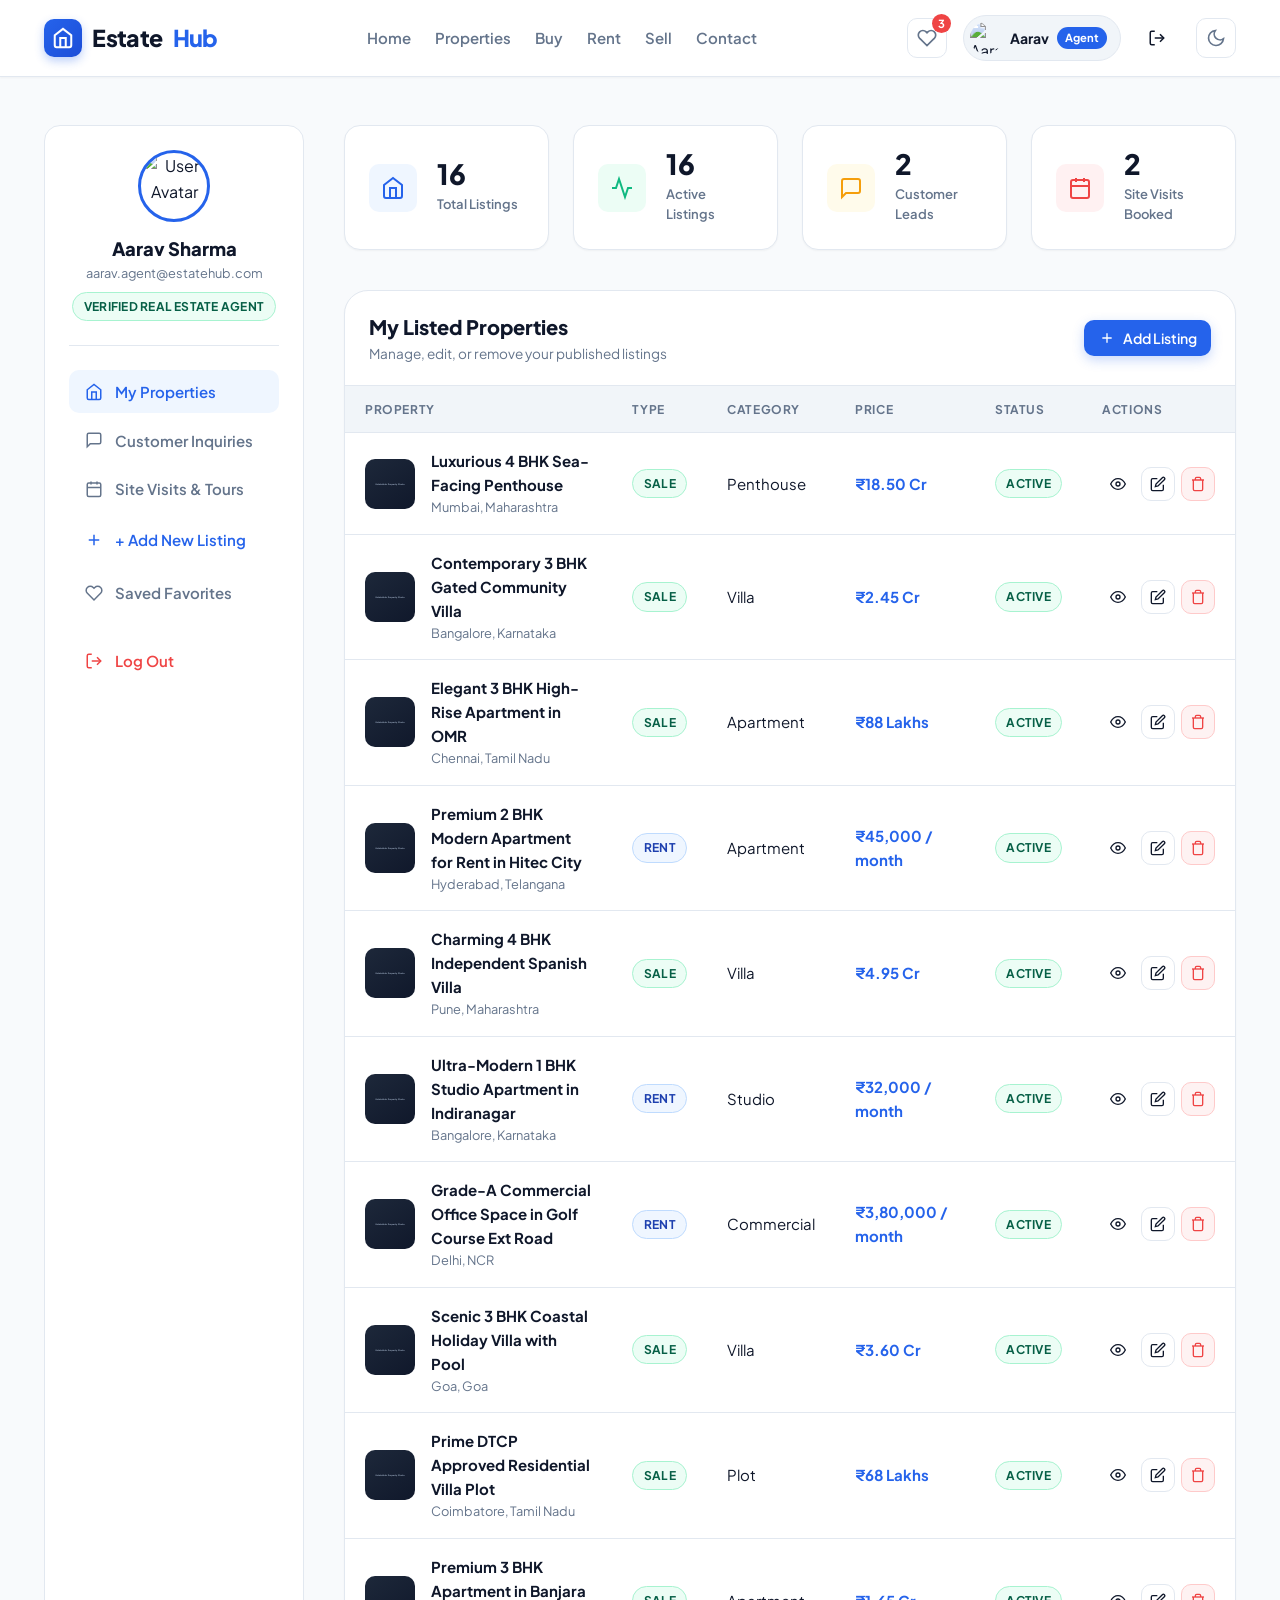
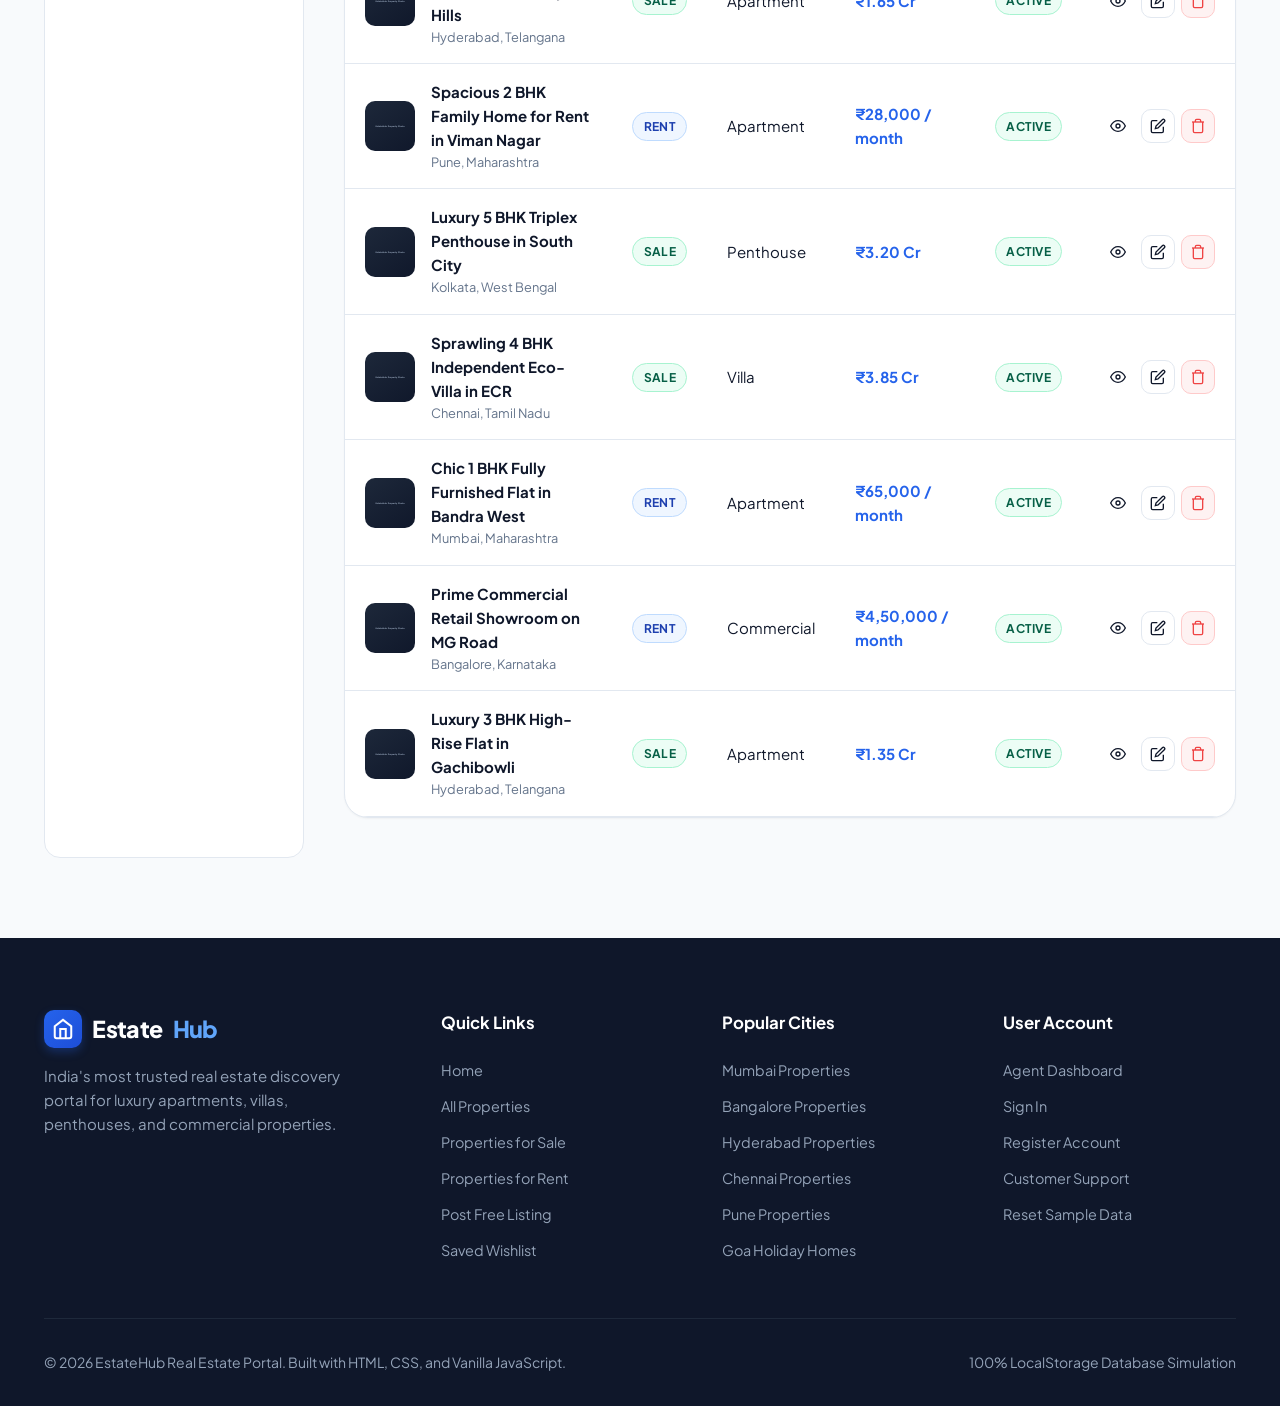
==== commit 1160c0fa: "feat: add Schedule a Site Tour booking modal and dashboard integration" ====
--- a/dashboard.html
+++ b/dashboard.html
@@ -90,6 +90,16 @@
             Customer Inquiries
           </button>
 
+          <button type="button" class="dash-nav-link dash-tab-btn" data-tab="tours">
+            <svg width="18" height="18" viewBox="0 0 24 24" fill="none" stroke="currentColor" stroke-width="2">
+              <rect x="3" y="4" width="18" height="18" rx="2" ry="2"></rect>
+              <line x1="16" y1="2" x2="16" y2="6"></line>
+              <line x1="8" y1="2" x2="8" y2="6"></line>
+              <line x1="3" y1="10" x2="21" y2="10"></line>
+            </svg>
+            Site Visits & Tours
+          </button>
+
           <a href="./add-property.html" class="dash-nav-link" style="color: var(--brand);">
             <svg width="18" height="18" viewBox="0 0 24 24" fill="none" stroke="currentColor" stroke-width="2"><line x1="12" y1="5" x2="12" y2="19"></line><line x1="5" y1="12" x2="19" y2="12"></line></svg>
             + Add New Listing
@@ -144,11 +154,16 @@
 
           <div class="metric-card">
             <div class="metric-icon metric-icon-rose">
-              <svg width="24" height="24" viewBox="0 0 24 24" fill="none" stroke="currentColor" stroke-width="2"><path d="M20.84 4.61a5.5 5.5 0 0 0-7.78 0L12 5.67l-1.06-1.06a5.5 5.5 0 0 0-7.78 7.78l1.06 1.06L12 21.23l7.78-7.78 1.06-1.06a5.5 5.5 0 0 0 0-7.78z"></path></svg>
+              <svg width="24" height="24" viewBox="0 0 24 24" fill="none" stroke="currentColor" stroke-width="2">
+                <rect x="3" y="4" width="18" height="18" rx="2" ry="2"></rect>
+                <line x1="16" y1="2" x2="16" y2="6"></line>
+                <line x1="8" y1="2" x2="8" y2="6"></line>
+                <line x1="3" y1="10" x2="21" y2="10"></line>
+              </svg>
             </div>
             <div>
-              <div id="metricTotalFavorites" class="metric-value">0</div>
-              <div class="metric-label">Saved Favorites</div>
+              <div id="metricTotalTours" class="metric-value">0</div>
+              <div class="metric-label">Site Visits Booked</div>
             </div>
           </div>
         </div>
@@ -216,6 +231,36 @@
           </div>
         </div>
 
+        <!-- TAB 3: Site Visits & Tours Table -->
+        <div id="tab-tours" class="dash-tab-pane" style="display: none;">
+          <div class="table-card">
+            <div class="table-header">
+              <div>
+                <h3 style="font-size: 1.25rem; font-weight: 800; color: var(--primary);">Scheduled Property Visits &amp; Tours</h3>
+                <p style="font-size: 0.85rem; color: var(--text-muted);">Manage buyer appointments, live video tours, and site visits</p>
+              </div>
+            </div>
+
+            <div class="table-responsive">
+              <table class="custom-table">
+                <thead>
+                  <tr>
+                    <th>Visitor Contact</th>
+                    <th>Property Title</th>
+                    <th>Tour Mode</th>
+                    <th>Date &amp; Time Slot</th>
+                    <th>Status</th>
+                    <th>Actions</th>
+                  </tr>
+                </thead>
+                <tbody id="dashboardToursTbody">
+                  <!-- Populated dynamically by js/dashboard.js -->
+                </tbody>
+              </table>
+            </div>
+          </div>
+        </div>
+
       </main>
 
     </div>
--- a/css/style.css
+++ b/css/style.css
@@ -48,6 +48,240 @@
   --container-max: 1240px;
 }
 
+/* --- Dark Theme Palette Overrides --- */
+[data-theme="dark"] {
+  --primary: #f8fafc;
+  --primary-light: #e2e8f0;
+  --brand-light: #1e293b;
+  --bg-main: #0b1120;
+  --bg-surface: #131d33;
+  --bg-alt: #1a2642;
+  --bg-dark: #070d18;
+
+  --text-main: #f1f5f9;
+  --text-muted: #94a3b8;
+  --text-light: #64748b;
+  --border: #223254;
+  --border-focus: #3b82f6;
+
+  --shadow-xs: 0 1px 2px rgba(0, 0, 0, 0.3);
+  --shadow-sm: 0 1px 3px rgba(0, 0, 0, 0.4);
+  --shadow-md: 0 4px 6px -1px rgba(0, 0, 0, 0.4);
+  --shadow-lg: 0 10px 25px -5px rgba(0, 0, 0, 0.5);
+  --shadow-xl: 0 20px 25px -5px rgba(0, 0, 0, 0.6);
+}
+
+[data-theme="dark"] .site-header {
+  background-color: rgba(19, 29, 51, 0.95);
+}
+
+[data-theme="dark"] .hero-section {
+  background: radial-gradient(circle at 80% 20%, rgba(37, 99, 235, 0.22), transparent 45%),
+              linear-gradient(180deg, #0b1120 0%, #131d33 100%);
+}
+
+[data-theme="dark"] .hero-image-card {
+  border-color: #1e293b;
+}
+
+[data-theme="dark"] .hero-floating-badge {
+  background-color: rgba(19, 29, 51, 0.95);
+}
+
+[data-theme="dark"] .calculator-card {
+  background: linear-gradient(180deg, var(--bg-surface) 0%, #172554 100%);
+  border-color: #1e3a8a;
+}
+
+[data-theme="dark"] .user-pill {
+  background-color: var(--bg-surface);
+}
+
+[data-theme="dark"] .custom-table tr:hover td {
+  background-color: #1a2642;
+}
+
+[data-theme="dark"] .custom-table th {
+  background-color: #1a2642;
+}
+
+[data-theme="dark"] .toast {
+  background-color: var(--bg-surface);
+  color: var(--text-main);
+}
+
+/* Theme Toggle Button */
+.theme-toggle-btn {
+  display: flex;
+  align-items: center;
+  justify-content: center;
+  width: 40px;
+  height: 40px;
+  border-radius: var(--radius-md);
+  border: 1px solid var(--border);
+  color: var(--text-muted);
+  background-color: var(--bg-surface);
+  transition: var(--transition);
+  cursor: pointer;
+}
+
+.theme-toggle-btn:hover {
+  border-color: var(--brand);
+  color: var(--brand);
+  background-color: var(--brand-light);
+  transform: translateY(-1px);
+}
+
+/* Compare Button on Cards */
+.compare-card-btn {
+  position: absolute;
+  top: 0.85rem;
+  right: 3.5rem;
+  background-color: rgba(255, 255, 255, 0.9);
+  backdrop-filter: blur(4px);
+  border-radius: var(--radius-full);
+  display: flex;
+  align-items: center;
+  gap: 0.35rem;
+  padding: 0.35rem 0.65rem;
+  font-size: 0.72rem;
+  font-weight: 700;
+  color: var(--text-muted);
+  box-shadow: 0 2px 8px rgba(0, 0, 0, 0.12);
+  transition: var(--transition);
+  z-index: 2;
+  cursor: pointer;
+  border: 1px solid transparent;
+}
+
+[data-theme="dark"] .compare-card-btn {
+  background-color: rgba(19, 29, 51, 0.9);
+  color: var(--text-light);
+}
+
+.compare-card-btn:hover, .compare-card-btn.active {
+  background-color: var(--brand);
+  color: #fff;
+  border-color: var(--brand);
+  transform: scale(1.05);
+}
+
+/* Floating Comparison Dock */
+.compare-floating-dock {
+  position: fixed;
+  bottom: 1.5rem;
+  left: 50%;
+  transform: translateX(-50%);
+  z-index: 900;
+  background-color: var(--bg-surface);
+  border: 1px solid var(--border);
+  box-shadow: var(--shadow-xl);
+  border-radius: var(--radius-xl);
+  padding: 0.85rem 1.5rem;
+  animation: slideInUp 0.35s cubic-bezier(0.16, 1, 0.3, 1);
+  max-width: 90vw;
+}
+
+.compare-dock-inner {
+  display: flex;
+  align-items: center;
+  gap: 1.5rem;
+  flex-wrap: wrap;
+}
+
+.compare-dock-info {
+  display: flex;
+  flex-direction: column;
+}
+
+.compare-dock-info strong {
+  font-size: 0.95rem;
+  color: var(--primary);
+}
+
+.compare-dock-info span {
+  font-size: 0.75rem;
+  color: var(--text-muted);
+}
+
+.compare-dock-items {
+  display: flex;
+  align-items: center;
+  gap: 0.65rem;
+}
+
+.compare-dock-item {
+  position: relative;
+  width: 50px;
+  height: 50px;
+  border-radius: var(--radius-md);
+  overflow: hidden;
+  border: 2px solid var(--brand);
+}
+
+.compare-dock-item img {
+  width: 100%;
+  height: 100%;
+  object-fit: cover;
+}
+
+.compare-dock-remove {
+  position: absolute;
+  top: -2px;
+  right: -2px;
+  background: var(--danger);
+  color: #fff;
+  width: 18px;
+  height: 18px;
+  border-radius: 50%;
+  font-size: 0.8rem;
+  display: flex;
+  align-items: center;
+  justify-content: center;
+  cursor: pointer;
+  line-height: 1;
+}
+
+.compare-dock-actions {
+  display: flex;
+  align-items: center;
+  gap: 0.5rem;
+}
+
+/* Comparison Table in Modal */
+.compare-table {
+  width: 100%;
+  border-collapse: collapse;
+}
+
+.compare-table th, .compare-table td {
+  padding: 0.75rem 1rem;
+  border: 1px solid var(--border);
+  text-align: left;
+  font-size: 0.875rem;
+}
+
+.compare-table th {
+  background-color: var(--bg-alt);
+  font-weight: 700;
+  width: 180px;
+  color: var(--text-muted);
+}
+
+.compare-table td {
+  background-color: var(--bg-surface);
+  color: var(--text-main);
+  vertical-align: top;
+}
+
+.compare-prop-thumb {
+  width: 100%;
+  height: 140px;
+  object-fit: cover;
+  border-radius: var(--radius-md);
+  margin-bottom: 0.5rem;
+}
+
 /* --- Base & Reset --- */
 *, *::before, *::after {
   box-sizing: border-box;
@@ -1333,6 +1567,119 @@
   gap: 0.75rem;
 }
 
+.view-mode-toggle {
+  display: inline-flex;
+  background: var(--bg-alt);
+  border: 1px solid var(--border);
+  border-radius: var(--radius-md);
+  padding: 2px;
+  gap: 2px;
+}
+
+.view-mode-btn {
+  background: transparent;
+  border: none;
+  padding: 0.4rem 0.55rem;
+  border-radius: calc(var(--radius-md) - 2px);
+  color: var(--text-muted);
+  cursor: pointer;
+  display: flex;
+  align-items: center;
+  justify-content: center;
+  transition: var(--transition);
+}
+
+.view-mode-btn:hover {
+  color: var(--text-main);
+}
+
+.view-mode-btn.active {
+  background: var(--brand);
+  color: #fff;
+  box-shadow: 0 1px 3px rgba(0, 0, 0, 0.1);
+}
+
+.quick-filter-chips-bar {
+  display: flex;
+  align-items: center;
+  gap: 0.5rem;
+  flex-wrap: wrap;
+  margin-bottom: 1.25rem;
+  padding: 0.25rem 0;
+}
+
+.quick-chip {
+  background: var(--bg-surface);
+  border: 1px solid var(--border);
+  color: var(--text-main);
+  padding: 0.35rem 0.85rem;
+  border-radius: var(--radius-full);
+  font-size: 0.8125rem;
+  font-weight: 600;
+  cursor: pointer;
+  transition: var(--transition);
+}
+
+.quick-chip:hover {
+  border-color: var(--brand);
+  color: var(--brand);
+}
+
+.quick-chip.active {
+  background: var(--brand);
+  border-color: var(--brand);
+  color: #fff;
+}
+
+/* --- List View Layout for Properties --- */
+.properties-grid.list-view {
+  display: flex;
+  flex-direction: column;
+  gap: 1.25rem;
+}
+
+.properties-grid.list-view .property-card {
+  display: grid;
+  grid-template-columns: 290px 1fr 180px;
+  align-items: stretch;
+  flex-direction: row;
+}
+
+.properties-grid.list-view .card-image-wrap {
+  height: 100%;
+  min-height: 200px;
+}
+
+.properties-grid.list-view .card-body {
+  padding: 1.25rem 1.5rem;
+  display: flex;
+  flex-direction: column;
+  justify-content: center;
+}
+
+.properties-grid.list-view .card-footer {
+  display: flex;
+  flex-direction: column;
+  justify-content: center;
+  border-top: none;
+  border-left: 1px solid var(--border);
+  padding: 1.25rem;
+  background: var(--bg-surface);
+}
+
+@media (max-width: 991px) {
+  .properties-grid.list-view .property-card {
+    grid-template-columns: 1fr;
+  }
+  .properties-grid.list-view .card-image-wrap {
+    height: 230px;
+  }
+  .properties-grid.list-view .card-footer {
+    border-left: none;
+    border-top: 1px solid var(--border);
+  }
+}
+
 .active-filters-bar {
   display: flex;
   align-items: center;
@@ -2215,3 +2562,140 @@
     left: 1rem;
   }
 }
+
+/* ==========================================================
+   INTERACTIVE REVIEWS & STAR RATING PICKER
+   ========================================================== */
+.star-rating-picker {
+  display: flex;
+  align-items: center;
+  gap: 0.25rem;
+}
+
+.star-pick-btn {
+  background: transparent;
+  border: none;
+  font-size: 1.6rem;
+  color: #cbd5e1;
+  cursor: pointer;
+  padding: 0 0.15rem;
+  line-height: 1;
+  transition: transform 0.15s ease, color 0.15s ease;
+}
+
+.star-pick-btn:hover {
+  transform: scale(1.2);
+}
+
+.star-pick-btn.active {
+  color: #f59e0b;
+}
+
+[data-theme="dark"] .star-pick-btn {
+  color: #475569;
+}
+
+[data-theme="dark"] .star-pick-btn.active {
+  color: #fbbf24;
+}
+
+.review-item:last-child {
+  border-bottom: none !important;
+}
+
+/* ==========================================================
+   PRINT MEDIA STYLESHEET / PROPERTY BROCHURE FLYER
+   ========================================================== */
+@media print {
+  *, *::before, *::after {
+    background: transparent !important;
+    color: #111827 !important;
+    box-shadow: none !important;
+    text-shadow: none !important;
+  }
+
+  body {
+    font-size: 11pt;
+    line-height: 1.5;
+    background: #ffffff !important;
+    color: #111827 !important;
+    padding: 0;
+    margin: 0;
+  }
+
+  /* Hide interactive, navigation, and floating UI elements */
+  .navbar,
+  .footer,
+  .mobile-menu-overlay,
+  .theme-toggle-btn,
+  .compare-floating-dock,
+  .toast-container,
+  .modal-backdrop,
+  .details-actions-bar,
+  .gallery-btn-prev,
+  .gallery-btn-next,
+  .gallery-thumbs-row,
+  .mortgage-calculator,
+  .similar-section,
+  .inquiry-card button,
+  .inquiry-card a {
+    display: none !important;
+  }
+
+  /* Show print banner */
+  .print-banner {
+    display: block !important;
+    margin-bottom: 24px !important;
+  }
+
+  .details-header {
+    margin-bottom: 1rem !important;
+  }
+
+  .details-main-grid {
+    display: block !important;
+  }
+
+  .gallery-main-img {
+    max-height: 360px !important;
+    width: 100% !important;
+    object-fit: cover !important;
+    border-radius: 6px !important;
+    page-break-inside: avoid;
+    margin-bottom: 18px !important;
+  }
+
+  .details-specs-grid {
+    display: grid !important;
+    grid-template-columns: repeat(4, 1fr) !important;
+    gap: 12px !important;
+    page-break-inside: avoid;
+    border: 1px solid #e2e8f0 !important;
+    padding: 12px !important;
+    border-radius: 6px !important;
+    margin-bottom: 20px !important;
+  }
+
+  .details-card {
+    border: 1px solid #e2e8f0 !important;
+    page-break-inside: avoid;
+    margin-bottom: 16px !important;
+    padding: 14px !important;
+    border-radius: 6px !important;
+  }
+
+  .main-price {
+    font-size: 22pt !important;
+    color: #1d4ed8 !important;
+    font-weight: 800 !important;
+  }
+
+  .agent-profile-card {
+    page-break-inside: avoid;
+    border: 1px solid #cbd5e1 !important;
+    padding: 16px !important;
+    margin-top: 24px !important;
+    border-radius: 6px !important;
+  }
+}
+
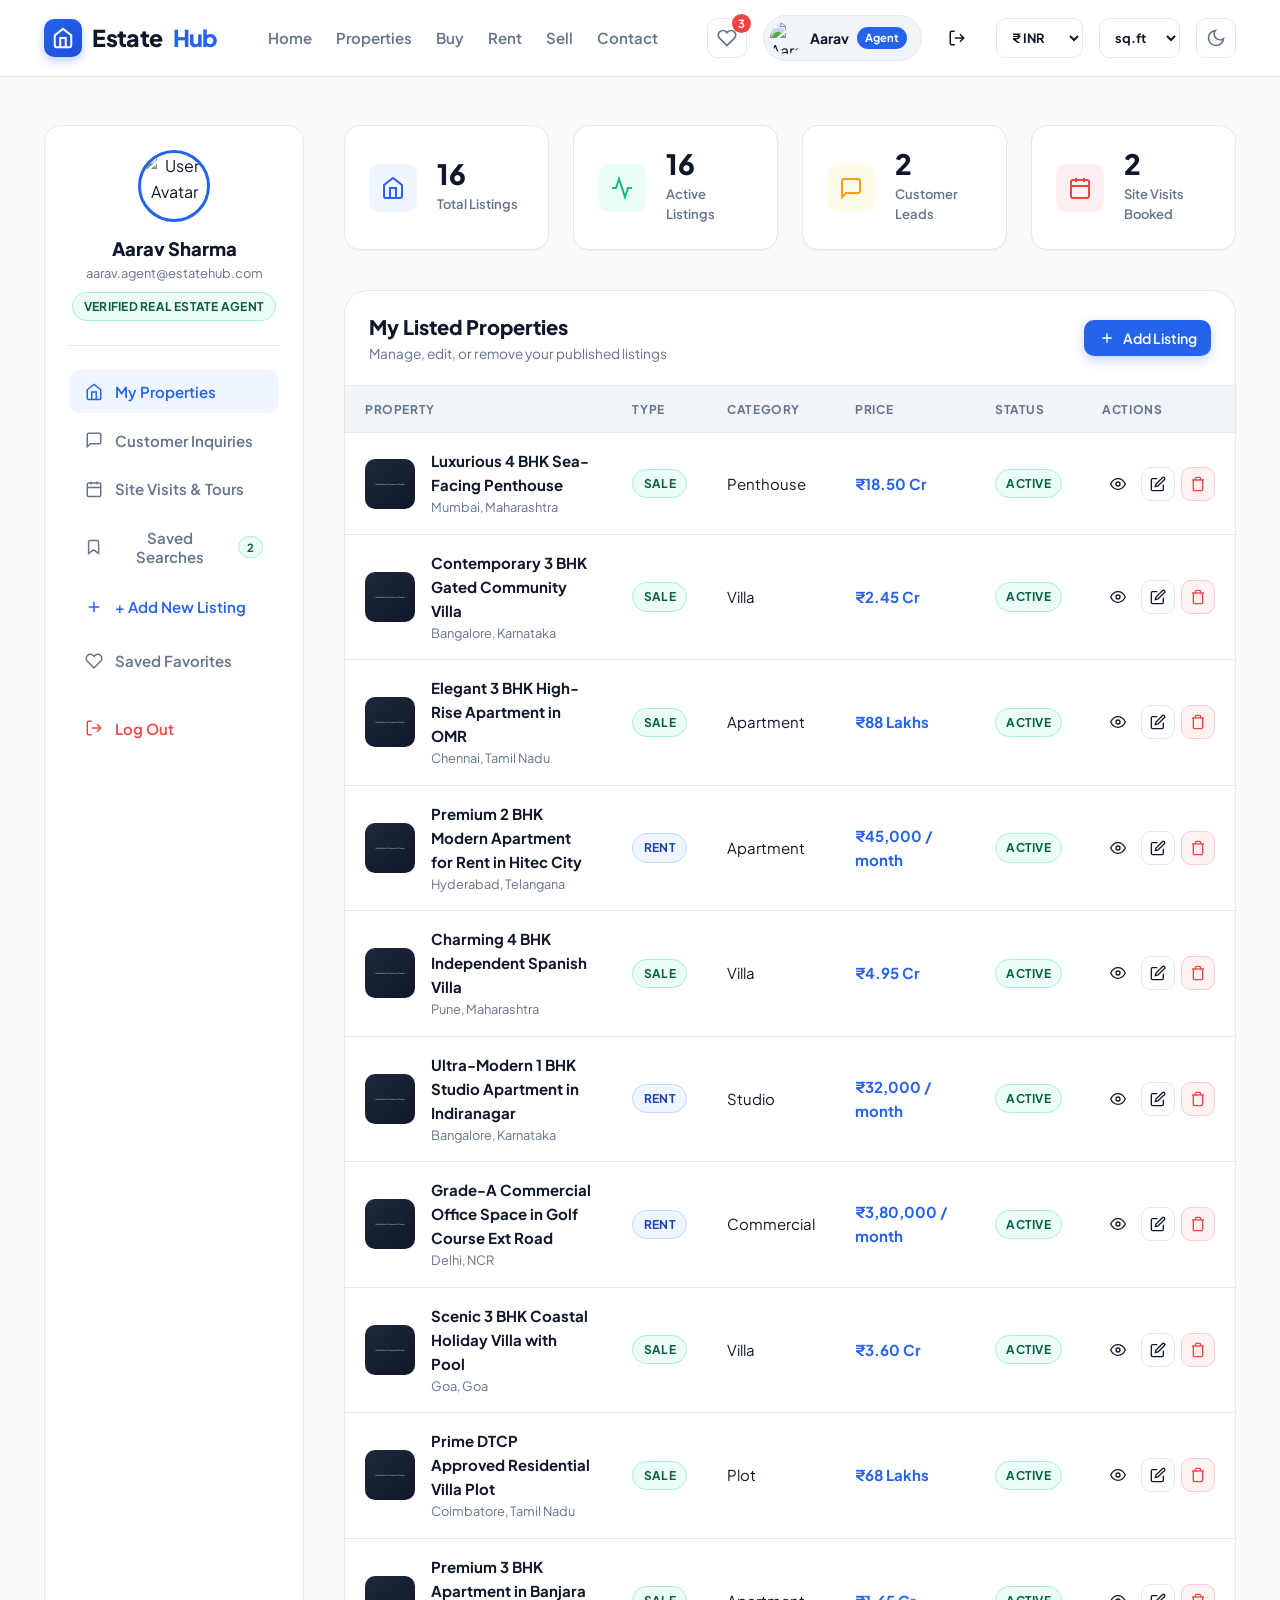
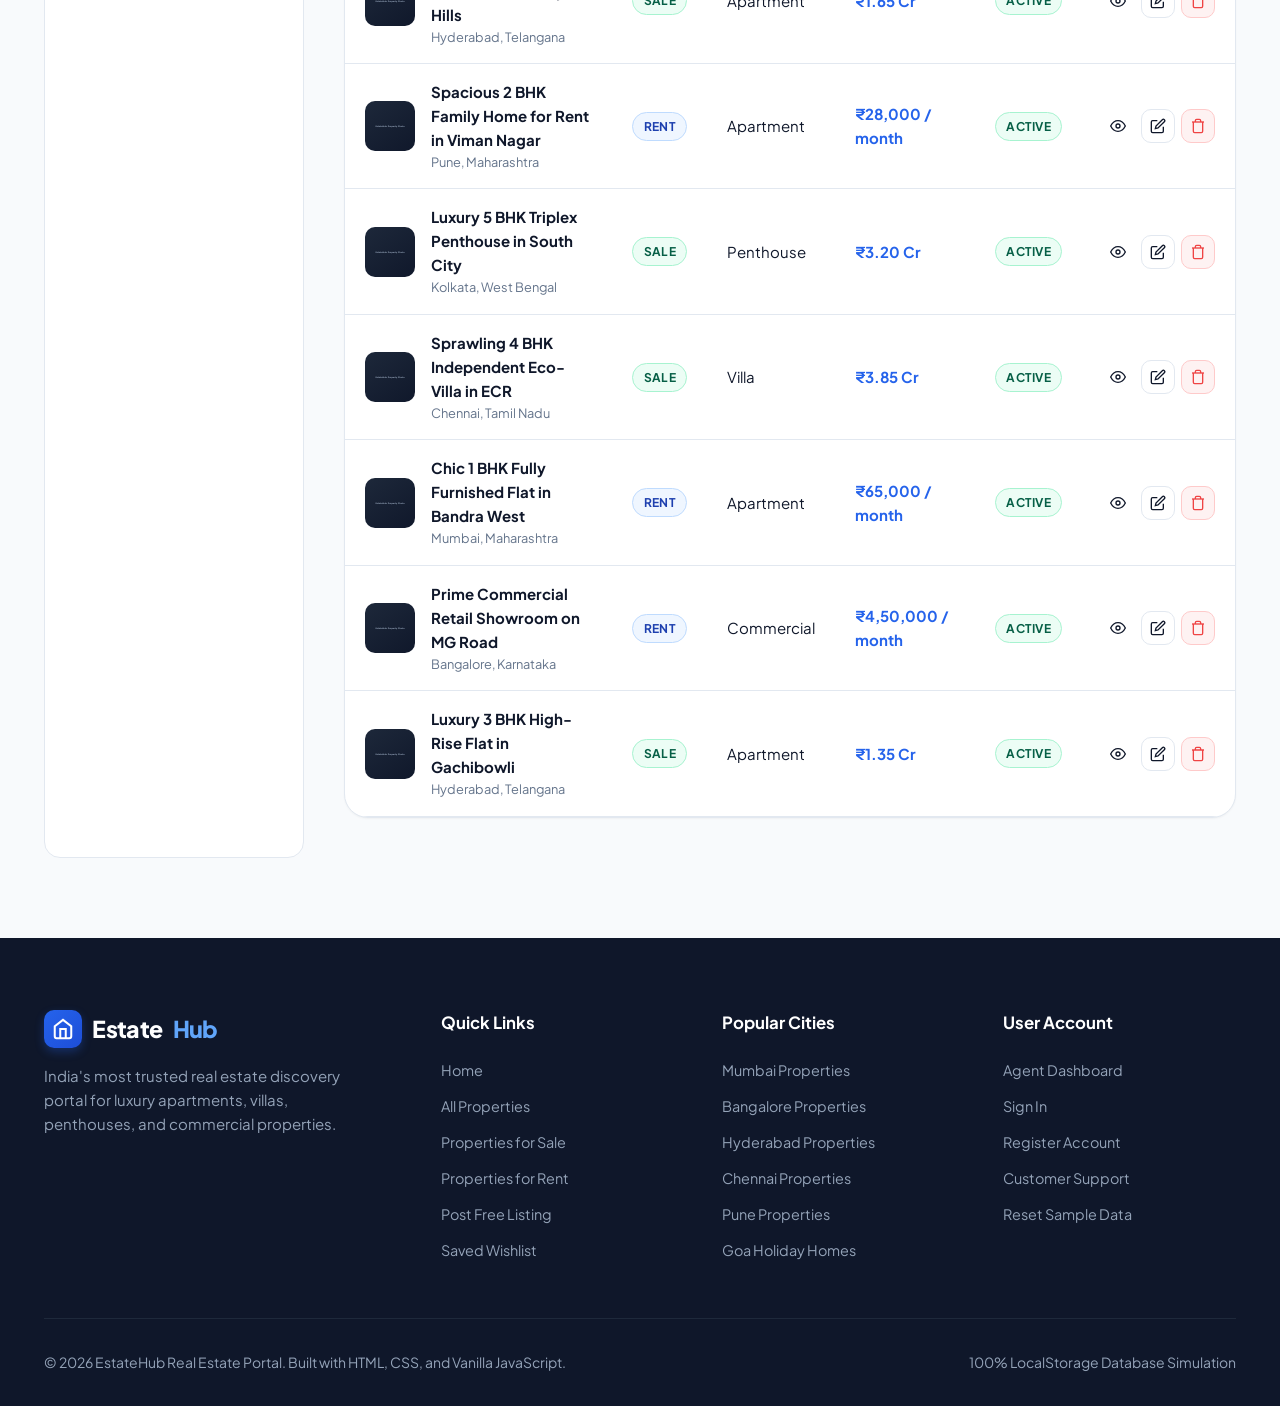
==== commit 7c4f2268: "feat: add saved search alerts with 1-click re-run in dashboard" ====
--- a/dashboard.html
+++ b/dashboard.html
@@ -98,6 +98,14 @@
               <line x1="3" y1="10" x2="21" y2="10"></line>
             </svg>
             Site Visits & Tours
+          </button>
+
+          <button type="button" class="dash-nav-link dash-tab-btn" data-tab="searches">
+            <svg width="18" height="18" viewBox="0 0 24 24" fill="none" stroke="currentColor" stroke-width="2">
+              <path d="M19 21l-7-5-7 5V5a2 2 0 0 1 2-2h10a2 2 0 0 1 2 2z"></path>
+            </svg>
+            Saved Searches
+            <span id="savedSearchesCountBadge" class="badge badge-sale" style="margin-left: auto; font-size: 0.7rem; padding: 0.2rem 0.5rem; display: none;">0</span>
           </button>
 
           <a href="./add-property.html" class="dash-nav-link" style="color: var(--brand);">
@@ -261,6 +269,36 @@
           </div>
         </div>
 
+        <!-- TAB 4: Saved Search Alerts Table -->
+        <div id="tab-searches" class="dash-tab-pane" style="display: none;">
+          <div class="table-card">
+            <div class="table-header">
+              <div>
+                <h3 class="table-title">Saved Search Alerts</h3>
+                <p style="font-size: 0.85rem; color: var(--text-muted);">Quickly re-run your saved property criteria and manage notification alerts</p>
+              </div>
+              <a href="./properties.html" class="btn btn-primary btn-sm">+ New Search Alert</a>
+            </div>
+
+            <div class="table-responsive">
+              <table class="custom-table">
+                <thead>
+                  <tr>
+                    <th>Alert Name &amp; Criteria</th>
+                    <th>Frequency</th>
+                    <th>Saved On</th>
+                    <th>Live Matches</th>
+                    <th>Actions</th>
+                  </tr>
+                </thead>
+                <tbody id="dashboardSearchesTbody">
+                  <!-- Populated dynamically by js/dashboard.js -->
+                </tbody>
+              </table>
+            </div>
+          </div>
+        </div>
+
       </main>
 
     </div>
--- a/css/style.css
+++ b/css/style.css
@@ -132,6 +132,35 @@
   transform: translateY(-1px);
 }
 
+/* Currency Selector */
+.currency-select {
+  background-color: var(--bg-surface);
+  color: var(--text-main);
+  border: 1px solid var(--border);
+  border-radius: var(--radius-md);
+  font-size: 0.8rem;
+  font-weight: 700;
+  height: 40px;
+  padding: 0 0.65rem;
+  cursor: pointer;
+  transition: var(--transition);
+  outline: none;
+}
+
+.currency-select:hover, .currency-select:focus {
+  border-color: var(--brand);
+}
+
+[data-theme="dark"] .currency-select {
+  background-color: var(--bg-surface);
+  color: var(--text-main);
+  border-color: var(--border);
+}
+
+.area-unit-select {
+  min-width: 66px;
+}
+
 /* Compare Button on Cards */
 .compare-card-btn {
   position: absolute;
@@ -1950,6 +1979,116 @@
   width: 18px;
   height: 18px;
   flex-shrink: 0;
+}
+
+/* Neighborhood & Nearby Places Explorer */
+.neighborhood-card {
+  background: var(--bg-surface);
+}
+
+.nearby-filter-pills {
+  display: flex;
+  align-items: center;
+  gap: 0.5rem;
+  flex-wrap: wrap;
+  margin-bottom: 1.25rem;
+}
+
+.nearby-pill {
+  background: var(--bg-alt);
+  border: 1px solid var(--border);
+  color: var(--text-muted);
+  font-size: 0.8125rem;
+  font-weight: 600;
+  padding: 0.35rem 0.75rem;
+  border-radius: var(--radius-full);
+  cursor: pointer;
+  transition: var(--transition);
+}
+
+.nearby-pill:hover {
+  border-color: var(--brand);
+  color: var(--brand);
+}
+
+.nearby-pill.active {
+  background: var(--brand);
+  color: #fff;
+  border-color: var(--brand);
+}
+
+.nearby-places-grid {
+  display: grid;
+  grid-template-columns: repeat(auto-fill, minmax(280px, 1fr));
+  gap: 0.85rem;
+}
+
+.nearby-place-item {
+  display: flex;
+  align-items: center;
+  justify-content: space-between;
+  background: var(--bg-alt);
+  border: 1px solid var(--border);
+  border-radius: var(--radius-md);
+  padding: 0.75rem 1rem;
+  transition: var(--transition);
+}
+
+.nearby-place-item:hover {
+  border-color: #cbd5e1;
+  background: var(--bg-surface);
+  box-shadow: var(--shadow-xs);
+  transform: translateY(-2px);
+}
+
+.nearby-place-main {
+  display: flex;
+  align-items: center;
+  gap: 0.75rem;
+}
+
+.nearby-icon-wrap {
+  width: 36px;
+  height: 36px;
+  border-radius: var(--radius-md);
+  display: flex;
+  align-items: center;
+  justify-content: center;
+  font-size: 1.1rem;
+  background: var(--bg-surface);
+  border: 1px solid var(--border);
+  flex-shrink: 0;
+}
+
+.nearby-place-name {
+  font-size: 0.875rem;
+  font-weight: 700;
+  color: var(--text-main);
+  line-height: 1.3;
+}
+
+.nearby-place-cat {
+  font-size: 0.75rem;
+  color: var(--text-muted);
+  text-transform: capitalize;
+}
+
+.nearby-place-badge {
+  text-align: right;
+  flex-shrink: 0;
+  margin-left: 0.5rem;
+}
+
+.nearby-dist {
+  font-size: 0.85rem;
+  font-weight: 800;
+  color: var(--brand);
+}
+
+.nearby-time {
+  font-size: 0.72rem;
+  color: var(--text-muted);
+  display: block;
 }
 
 /* EMI Calculator Widget */
@@ -2699,3 +2838,323 @@
   }
 }
 
+/* --- Property Share Modal & QR Code --- */
+.share-card-preview {
+  display: flex;
+  align-items: center;
+  gap: 1rem;
+  padding: 0.85rem;
+  background: var(--bg-main);
+  border: 1px solid var(--border);
+  border-radius: var(--radius-lg);
+}
+
+.share-card-preview img {
+  width: 76px;
+  height: 64px;
+  object-fit: cover;
+  border-radius: var(--radius-md);
+  flex-shrink: 0;
+}
+
+.share-preview-info {
+  flex: 1;
+  min-width: 0;
+}
+
+.share-social-grid {
+  display: grid;
+  grid-template-columns: repeat(auto-fit, minmax(130px, 1fr));
+  gap: 0.65rem;
+}
+
+.share-social-btn {
+  display: inline-flex;
+  align-items: center;
+  justify-content: center;
+  gap: 0.5rem;
+  padding: 0.65rem 0.85rem;
+  border-radius: var(--radius-md);
+  font-size: 0.85rem;
+  font-weight: 600;
+  text-decoration: none;
+  transition: transform 0.15s ease, opacity 0.15s ease, filter 0.15s ease;
+}
+
+.share-social-btn:hover {
+  transform: translateY(-2px);
+  filter: brightness(1.08);
+}
+
+.share-btn-whatsapp {
+  background-color: #25d366;
+  color: #ffffff !important;
+}
+
+.share-btn-twitter {
+  background-color: #0f1419;
+  color: #ffffff !important;
+}
+
+.share-btn-linkedin {
+  background-color: #0a66c2;
+  color: #ffffff !important;
+}
+
+.share-btn-facebook {
+  background-color: #1877f2;
+  color: #ffffff !important;
+}
+
+.share-btn-email {
+  background-color: #ea4335;
+  color: #ffffff !important;
+}
+
+.share-btn-native {
+  background-color: var(--primary);
+  color: #ffffff !important;
+}
+
+.share-qr-container {
+  display: flex;
+  align-items: center;
+  gap: 1.25rem;
+  background: var(--bg-main);
+  padding: 1rem;
+  border-radius: var(--radius-lg);
+  border: 1px solid var(--border);
+  margin-top: 1.25rem;
+  margin-bottom: 1.25rem;
+}
+
+.share-qr-img {
+  width: 105px;
+  height: 105px;
+  border-radius: 8px;
+  background: #ffffff;
+  padding: 6px;
+  border: 1px solid var(--border);
+  flex-shrink: 0;
+  box-shadow: var(--shadow-sm);
+}
+
+.share-qr-info {
+  flex: 1;
+  min-width: 0;
+}
+
+.share-link-input-group {
+  display: flex;
+  gap: 0.5rem;
+  align-items: center;
+}
+
+.share-link-input {
+  flex: 1;
+  height: 42px;
+  padding: 0 0.85rem;
+  border: 1px solid var(--border);
+  border-radius: var(--radius-md);
+  background: var(--bg-surface);
+  color: var(--text-main);
+  font-size: 0.85rem;
+  outline: none;
+}
+
+.share-link-input:focus {
+  border-color: var(--brand);
+}
+
+/* --- Fullscreen Gallery Lightbox --- */
+.gallery-btn-fullscreen {
+  position: absolute;
+  top: 1.25rem;
+  right: 1.25rem;
+  background-color: rgba(15, 23, 42, 0.75);
+  backdrop-filter: blur(8px);
+  color: #ffffff;
+  border-radius: var(--radius-full);
+  padding: 0.45rem 0.95rem;
+  display: inline-flex;
+  align-items: center;
+  gap: 0.45rem;
+  font-size: 0.8125rem;
+  font-weight: 600;
+  border: 1px solid rgba(255, 255, 255, 0.2);
+  transition: all 0.2s ease;
+  z-index: 10;
+  cursor: pointer;
+}
+
+.gallery-btn-fullscreen:hover {
+  background-color: rgba(15, 23, 42, 0.95);
+  transform: scale(1.04);
+}
+
+.gallery-lightbox {
+  position: fixed;
+  inset: 0;
+  background-color: rgba(10, 15, 29, 0.96);
+  backdrop-filter: blur(12px);
+  z-index: 3000;
+  display: flex;
+  flex-direction: column;
+  opacity: 0;
+  pointer-events: none;
+  transition: opacity 0.25s ease;
+}
+
+.gallery-lightbox.active {
+  opacity: 1;
+  pointer-events: auto;
+}
+
+.lightbox-header {
+  display: flex;
+  align-items: center;
+  justify-content: space-between;
+  padding: 1rem 1.5rem;
+  background: rgba(0, 0, 0, 0.4);
+  border-bottom: 1px solid rgba(255, 255, 255, 0.1);
+  color: #ffffff;
+  z-index: 10;
+}
+
+.lightbox-title-wrap {
+  display: flex;
+  align-items: center;
+  gap: 1rem;
+}
+
+.lightbox-title {
+  font-size: 1.1rem;
+  font-weight: 700;
+  color: #ffffff;
+  margin: 0;
+  white-space: nowrap;
+  overflow: hidden;
+  text-overflow: ellipsis;
+  max-width: 60vw;
+}
+
+.lightbox-counter-badge {
+  background: rgba(255, 255, 255, 0.2);
+  padding: 0.25rem 0.75rem;
+  border-radius: var(--radius-full);
+  font-size: 0.8rem;
+  font-weight: 700;
+  letter-spacing: 0.5px;
+}
+
+.lightbox-close-btn {
+  font-size: 2rem;
+  color: #ffffff;
+  background: none;
+  border: none;
+  cursor: pointer;
+  line-height: 1;
+  padding: 0 0.5rem;
+  opacity: 0.85;
+  transition: transform 0.2s, opacity 0.2s;
+}
+
+.lightbox-close-btn:hover {
+  opacity: 1;
+  transform: scale(1.15);
+}
+
+.lightbox-stage {
+  flex: 1;
+  display: flex;
+  align-items: center;
+  justify-content: space-between;
+  padding: 0.5rem 1.5rem;
+  position: relative;
+  overflow: hidden;
+}
+
+.lightbox-nav-btn {
+  width: 52px;
+  height: 52px;
+  background-color: rgba(255, 255, 255, 0.15);
+  backdrop-filter: blur(8px);
+  border: 1px solid rgba(255, 255, 255, 0.25);
+  color: #ffffff;
+  border-radius: var(--radius-full);
+  display: flex;
+  align-items: center;
+  justify-content: center;
+  cursor: pointer;
+  transition: all 0.2s ease;
+  z-index: 5;
+  flex-shrink: 0;
+}
+
+.lightbox-nav-btn:hover {
+  background-color: rgba(255, 255, 255, 0.35);
+  transform: scale(1.08);
+}
+
+.lightbox-img-wrap {
+  flex: 1;
+  display: flex;
+  align-items: center;
+  justify-content: center;
+  height: 100%;
+  padding: 0 1rem;
+}
+
+.lightbox-main-img {
+  max-width: 88vw;
+  max-height: 70vh;
+  object-fit: contain;
+  border-radius: var(--radius-lg);
+  box-shadow: 0 25px 50px -12px rgba(0, 0, 0, 0.7);
+  transition: opacity 0.2s ease, transform 0.2s ease;
+}
+
+.lightbox-footer {
+  padding: 0.85rem 1.5rem;
+  background: rgba(0, 0, 0, 0.4);
+  border-top: 1px solid rgba(255, 255, 255, 0.1);
+  display: flex;
+  justify-content: center;
+  overflow-x: auto;
+}
+
+.lightbox-thumbs-strip {
+  display: flex;
+  gap: 0.75rem;
+  max-width: 100%;
+  overflow-x: auto;
+  padding-bottom: 0.25rem;
+}
+
+.lightbox-thumb {
+  width: 72px;
+  height: 52px;
+  border-radius: var(--radius-md);
+  overflow: hidden;
+  border: 2px solid transparent;
+  cursor: pointer;
+  flex-shrink: 0;
+  opacity: 0.5;
+  transition: all 0.2s ease;
+}
+
+.lightbox-thumb img {
+  width: 100%;
+  height: 100%;
+  object-fit: cover;
+}
+
+.lightbox-thumb.active,
+.lightbox-thumb:hover {
+  opacity: 1;
+  border-color: #60a5fa;
+  transform: scale(1.05);
+}
+
+
+
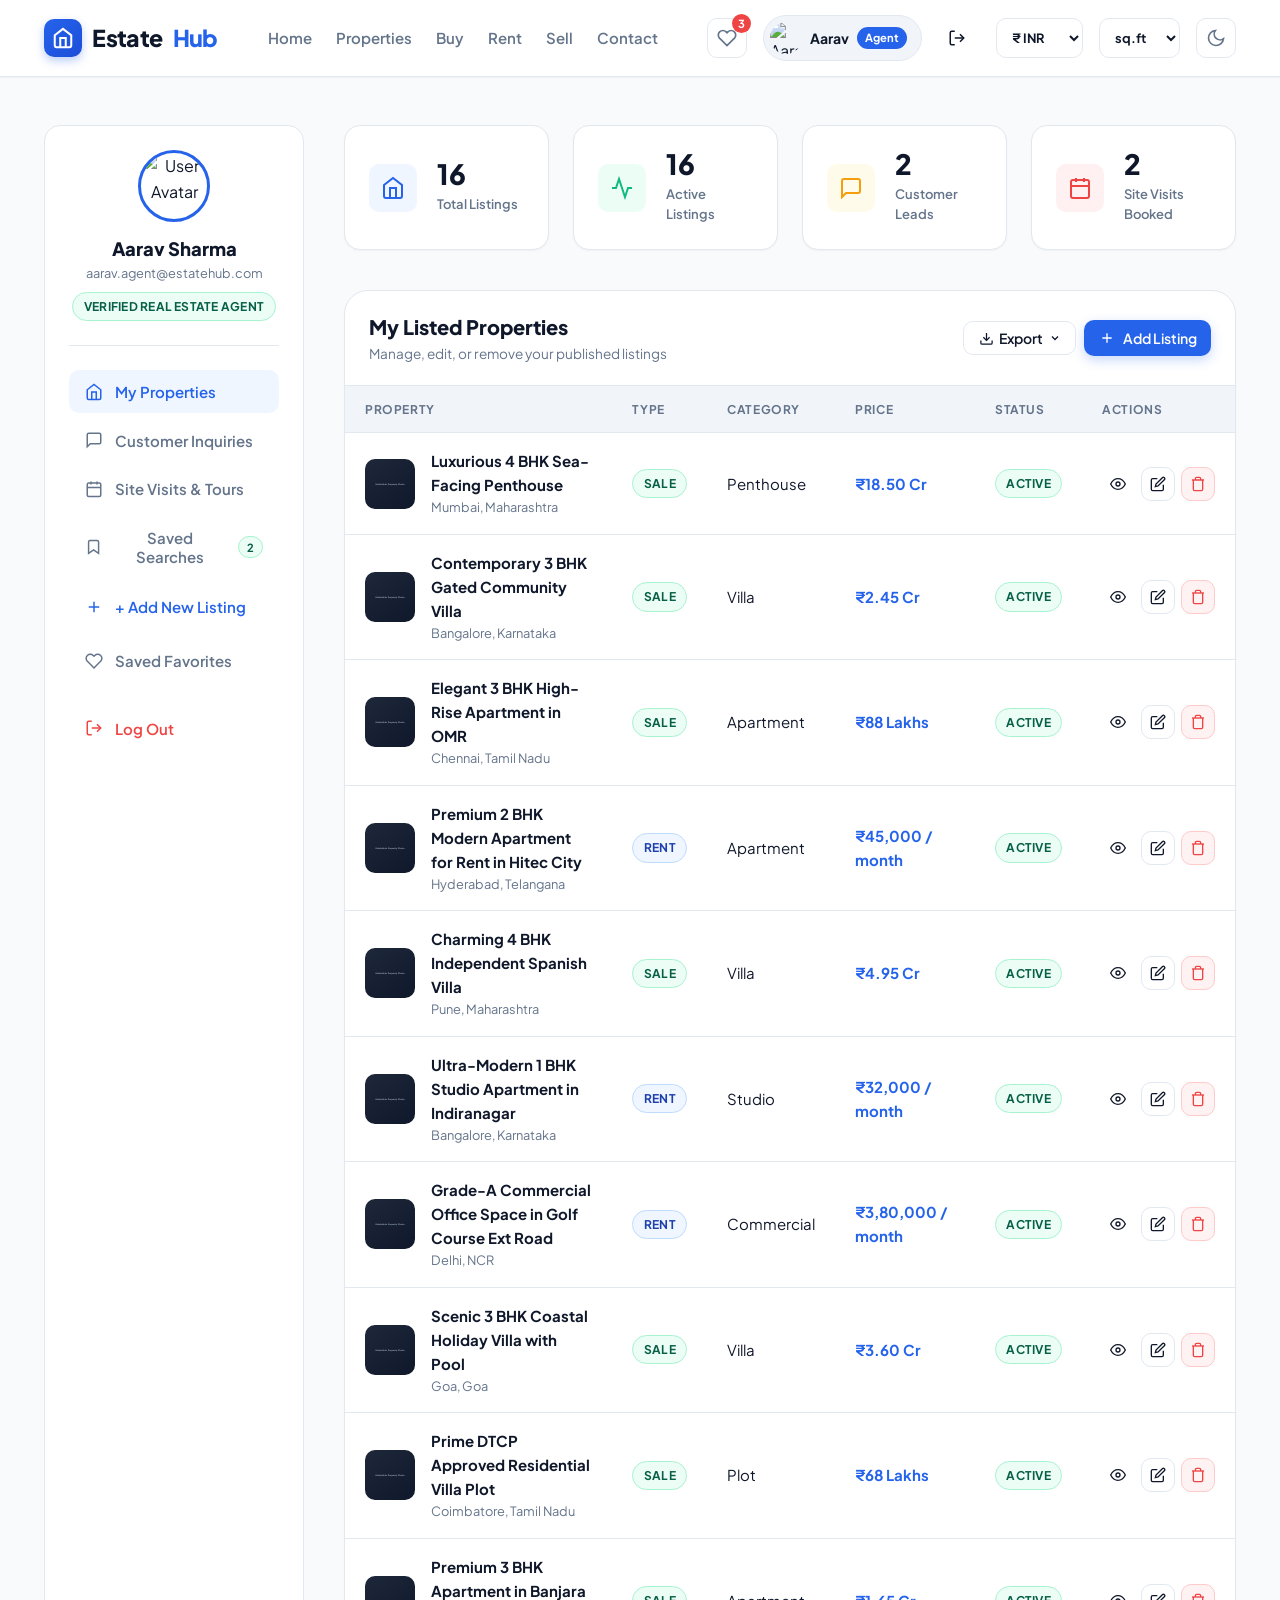
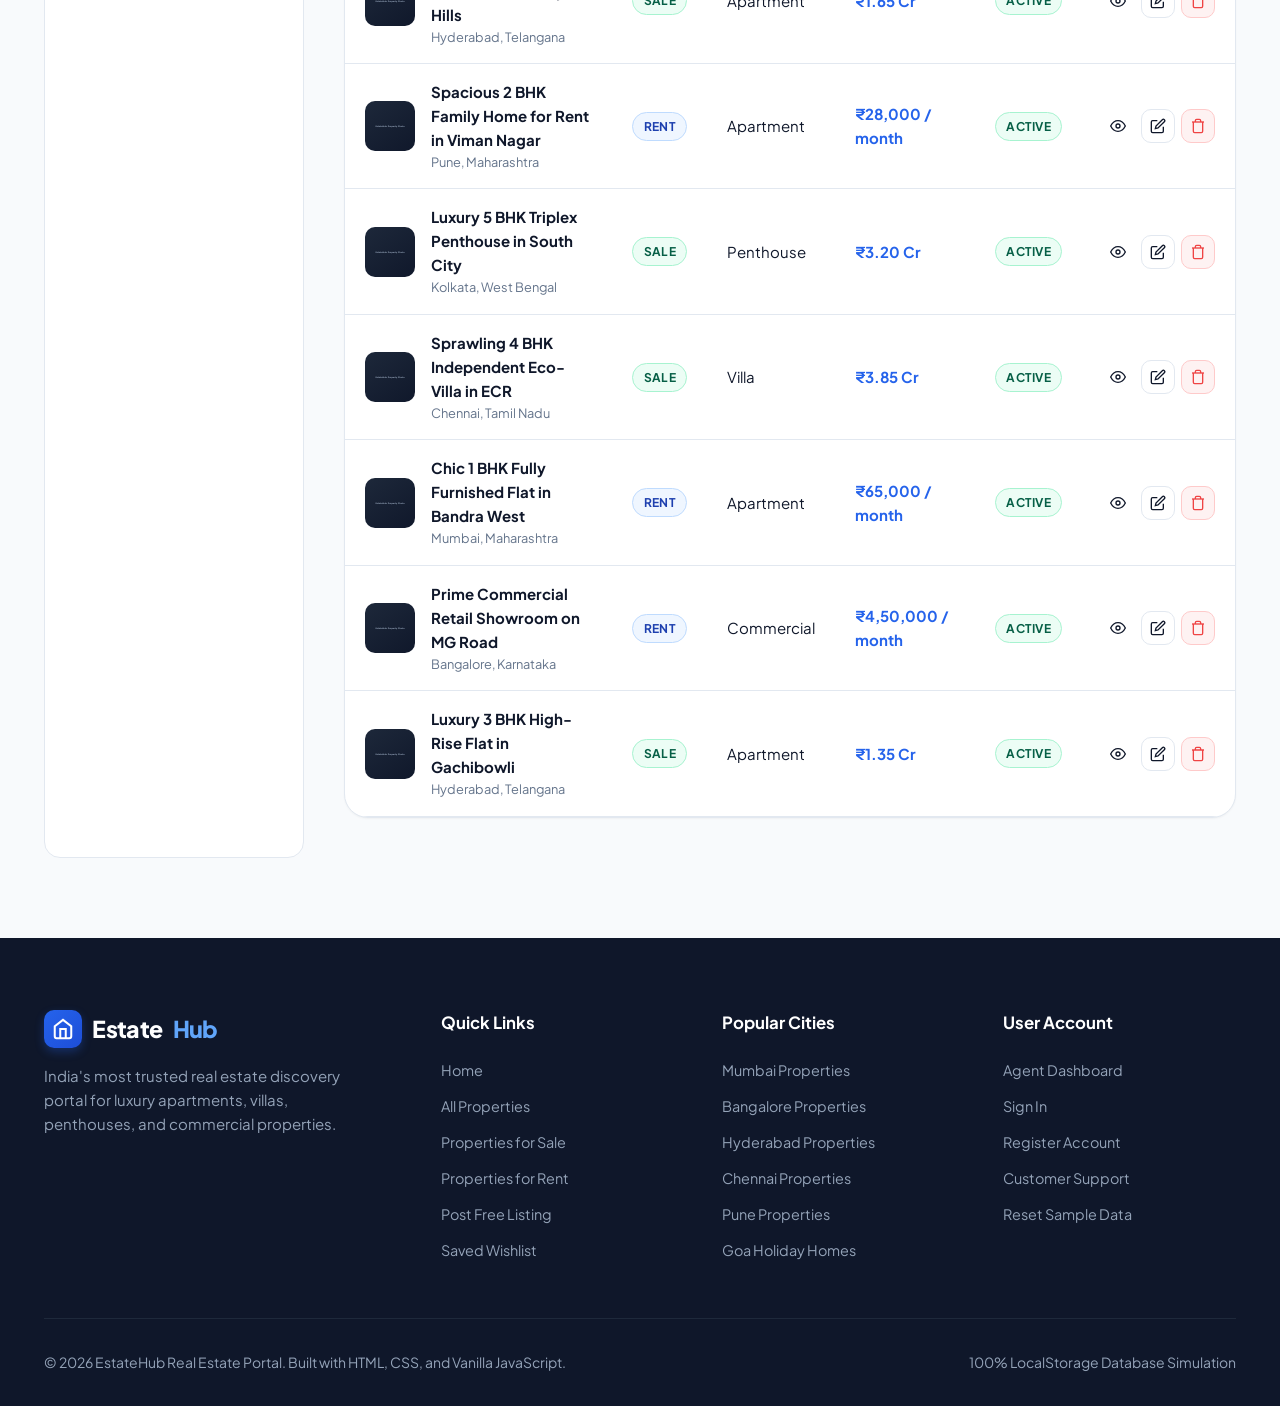
==== commit 1756b611: "feat: add client-side CSV and JSON export engine for listings and dashboard" ====
--- a/dashboard.html
+++ b/dashboard.html
@@ -184,10 +184,34 @@
                 <h3 style="font-size: 1.25rem; font-weight: 800; color: var(--primary);">My Listed Properties</h3>
                 <p style="font-size: 0.85rem; color: var(--text-muted);">Manage, edit, or remove your published listings</p>
               </div>
-              <a href="./add-property.html" class="btn btn-primary btn-sm">
-                <svg width="16" height="16" viewBox="0 0 24 24" fill="none" stroke="currentColor" stroke-width="2"><line x1="12" y1="5" x2="12" y2="19"></line><line x1="5" y1="12" x2="19" y2="12"></line></svg>
-                Add Listing
-              </a>
+              <div style="display: flex; align-items: center; gap: 0.5rem; flex-wrap: wrap;">
+                <div class="dropdown-wrap" style="position: relative;">
+                  <button type="button" class="btn btn-outline btn-sm" id="exportDashboardBtn" onclick="DashboardController.toggleExportMenu(event)" style="display: inline-flex; align-items: center; gap: 0.35rem;">
+                    <svg width="15" height="15" viewBox="0 0 24 24" fill="none" stroke="currentColor" stroke-width="2">
+                      <path d="M21 15v4a2 2 0 0 1-2 2H5a2 2 0 0 1-2-2v-4"></path>
+                      <polyline points="7 10 12 15 17 10"></polyline>
+                      <line x1="12" y1="15" x2="12" y2="3"></line>
+                    </svg>
+                    <span>Export</span>
+                    <svg width="12" height="12" viewBox="0 0 24 24" fill="none" stroke="currentColor" stroke-width="2.5"><polyline points="6 9 12 15 18 9"></polyline></svg>
+                  </button>
+                  <div id="dashboardExportDropdown" class="export-dropdown-menu" style="display: none;">
+                    <button type="button" class="export-dropdown-item" onclick="DashboardController.exportProperties('csv')">
+                      <svg width="15" height="15" viewBox="0 0 24 24" fill="none" stroke="currentColor" stroke-width="2"><path d="M14 2H6a2 2 0 0 0-2 2v16a2 2 0 0 0 2 2h12a2 2 0 0 0 2-2V8z"></path><polyline points="14 2 14 8 20 8"></polyline></svg>
+                      Export as CSV (Excel)
+                    </button>
+                    <button type="button" class="export-dropdown-item" onclick="DashboardController.exportProperties('json')">
+                      <svg width="15" height="15" viewBox="0 0 24 24" fill="none" stroke="currentColor" stroke-width="2"><polyline points="16 18 22 12 16 6"></polyline><polyline points="8 6 2 12 8 18"></polyline></svg>
+                      Export as JSON
+                    </button>
+                  </div>
+                </div>
+
+                <a href="./add-property.html" class="btn btn-primary btn-sm">
+                  <svg width="16" height="16" viewBox="0 0 24 24" fill="none" stroke="currentColor" stroke-width="2"><line x1="12" y1="5" x2="12" y2="19"></line><line x1="5" y1="12" x2="19" y2="12"></line></svg>
+                  Add Listing
+                </a>
+              </div>
             </div>
 
             <div class="table-responsive">
--- a/css/style.css
+++ b/css/style.css
@@ -2111,6 +2111,59 @@
   font-size: 2rem;
   font-weight: 800;
   color: var(--brand);
+}
+
+/* Mortgage Breakdown Visual Stacked Bar & Legend */
+.calc-stacked-bar {
+  display: flex;
+  height: 14px;
+  border-radius: var(--radius-full);
+  overflow: hidden;
+  background-color: var(--border);
+  box-shadow: inset 0 1px 2px rgba(0, 0, 0, 0.1);
+}
+
+.calc-seg-down {
+  background-color: #10b981;
+  transition: width 0.25s ease;
+}
+
+.calc-seg-loan {
+  background-color: var(--brand);
+  transition: width 0.25s ease;
+}
+
+.calc-seg-interest {
+  background-color: #f59e0b;
+  transition: width 0.25s ease;
+}
+
+.calc-seg-taxes {
+  background-color: #8b5cf6;
+  transition: width 0.25s ease;
+}
+
+.calc-legend {
+  display: flex;
+  flex-wrap: wrap;
+  gap: 0.85rem 1.5rem;
+  margin-top: 0.75rem;
+  font-size: 0.8rem;
+  color: var(--text-muted);
+}
+
+.calc-legend-item {
+  display: flex;
+  align-items: center;
+  gap: 0.4rem;
+}
+
+.calc-dot {
+  width: 10px;
+  height: 10px;
+  border-radius: 50%;
+  display: inline-block;
+  flex-shrink: 0;
 }
 
 /* Agent Sidebar Card */
@@ -3156,5 +3209,168 @@
   transform: scale(1.05);
 }
 
-
-
+/* --- Mobile Sticky Quick-Action Bar --- */
+.mobile-action-bar {
+  display: none;
+}
+
+@media (max-width: 768px) {
+  body {
+    padding-bottom: 76px;
+  }
+
+  .mobile-action-bar {
+    display: flex;
+    position: fixed;
+    bottom: 0;
+    left: 0;
+    right: 0;
+    height: 68px;
+    background: var(--bg-surface);
+    border-top: 1px solid var(--border);
+    backdrop-filter: blur(10px);
+    box-shadow: 0 -4px 20px rgba(0, 0, 0, 0.12);
+    z-index: 1500;
+    align-items: center;
+    justify-content: space-between;
+    padding: 0.5rem 1rem env(safe-area-inset-bottom, 0.5rem) 1rem;
+    animation: slideUpMobileBar 0.3s cubic-bezier(0.16, 1, 0.3, 1);
+  }
+
+  @keyframes slideUpMobileBar {
+    from { transform: translateY(100%); }
+    to { transform: translateY(0); }
+  }
+
+  .mobile-action-info {
+    display: flex;
+    flex-direction: column;
+    justify-content: center;
+    min-width: 0;
+    padding-right: 0.5rem;
+  }
+
+  .mobile-action-price {
+    font-size: 1.1rem;
+    font-weight: 800;
+    color: var(--brand);
+    line-height: 1.2;
+    white-space: nowrap;
+    overflow: hidden;
+    text-overflow: ellipsis;
+  }
+
+  .mobile-action-type {
+    font-size: 0.72rem;
+    color: var(--text-muted);
+    font-weight: 600;
+    text-transform: uppercase;
+    letter-spacing: 0.5px;
+  }
+
+  .mobile-action-buttons {
+    display: flex;
+    align-items: center;
+    gap: 0.45rem;
+    flex-shrink: 0;
+  }
+
+  .mobile-action-btn {
+    width: 38px;
+    height: 38px;
+    border-radius: var(--radius-full);
+    display: flex;
+    align-items: center;
+    justify-content: center;
+    text-decoration: none;
+    transition: transform 0.15s ease, filter 0.15s ease;
+    flex-shrink: 0;
+  }
+
+  .mobile-action-btn:active {
+    transform: scale(0.92);
+  }
+
+  .mobile-btn-whatsapp {
+    background-color: #25d366;
+    color: #ffffff !important;
+  }
+
+  .mobile-btn-call {
+    background-color: var(--primary);
+    color: #ffffff !important;
+  }
+
+  .mobile-action-tour-btn {
+    padding: 0.45rem 0.8rem !important;
+    font-size: 0.82rem !important;
+    white-space: nowrap;
+    display: inline-flex;
+    align-items: center;
+    gap: 0.35rem;
+    font-weight: 700;
+  }
+
+  .mobile-action-fav-btn {
+    background: none;
+    border: none;
+    cursor: pointer;
+    color: var(--text-muted);
+    padding: 6px;
+    display: flex;
+    align-items: center;
+    justify-content: center;
+    transition: color 0.2s, transform 0.15s;
+    border-radius: var(--radius-full);
+  }
+
+  .mobile-action-fav-btn.active {
+    color: var(--danger);
+  }
+
+  .mobile-action-fav-btn.active svg {
+    fill: var(--danger);
+  }
+}
+
+/* --- Export Dropdown Menu --- */
+.export-dropdown-menu {
+  position: absolute;
+  top: calc(100% + 6px);
+  right: 0;
+  background: var(--bg-surface);
+  border: 1px solid var(--border);
+  border-radius: var(--radius-lg);
+  box-shadow: var(--shadow-lg);
+  min-width: 195px;
+  z-index: 100;
+  padding: 0.4rem;
+  animation: fadeIn 0.15s ease;
+}
+
+.export-dropdown-item {
+  width: 100%;
+  display: flex;
+  align-items: center;
+  gap: 0.6rem;
+  padding: 0.6rem 0.85rem;
+  background: none;
+  border: none;
+  border-radius: var(--radius-md);
+  color: var(--text-main);
+  font-size: 0.825rem;
+  font-weight: 600;
+  cursor: pointer;
+  text-align: left;
+  transition: var(--transition);
+}
+
+.export-dropdown-item:hover {
+  background-color: var(--brand-light);
+  color: var(--brand);
+}
+
+
+
+
+
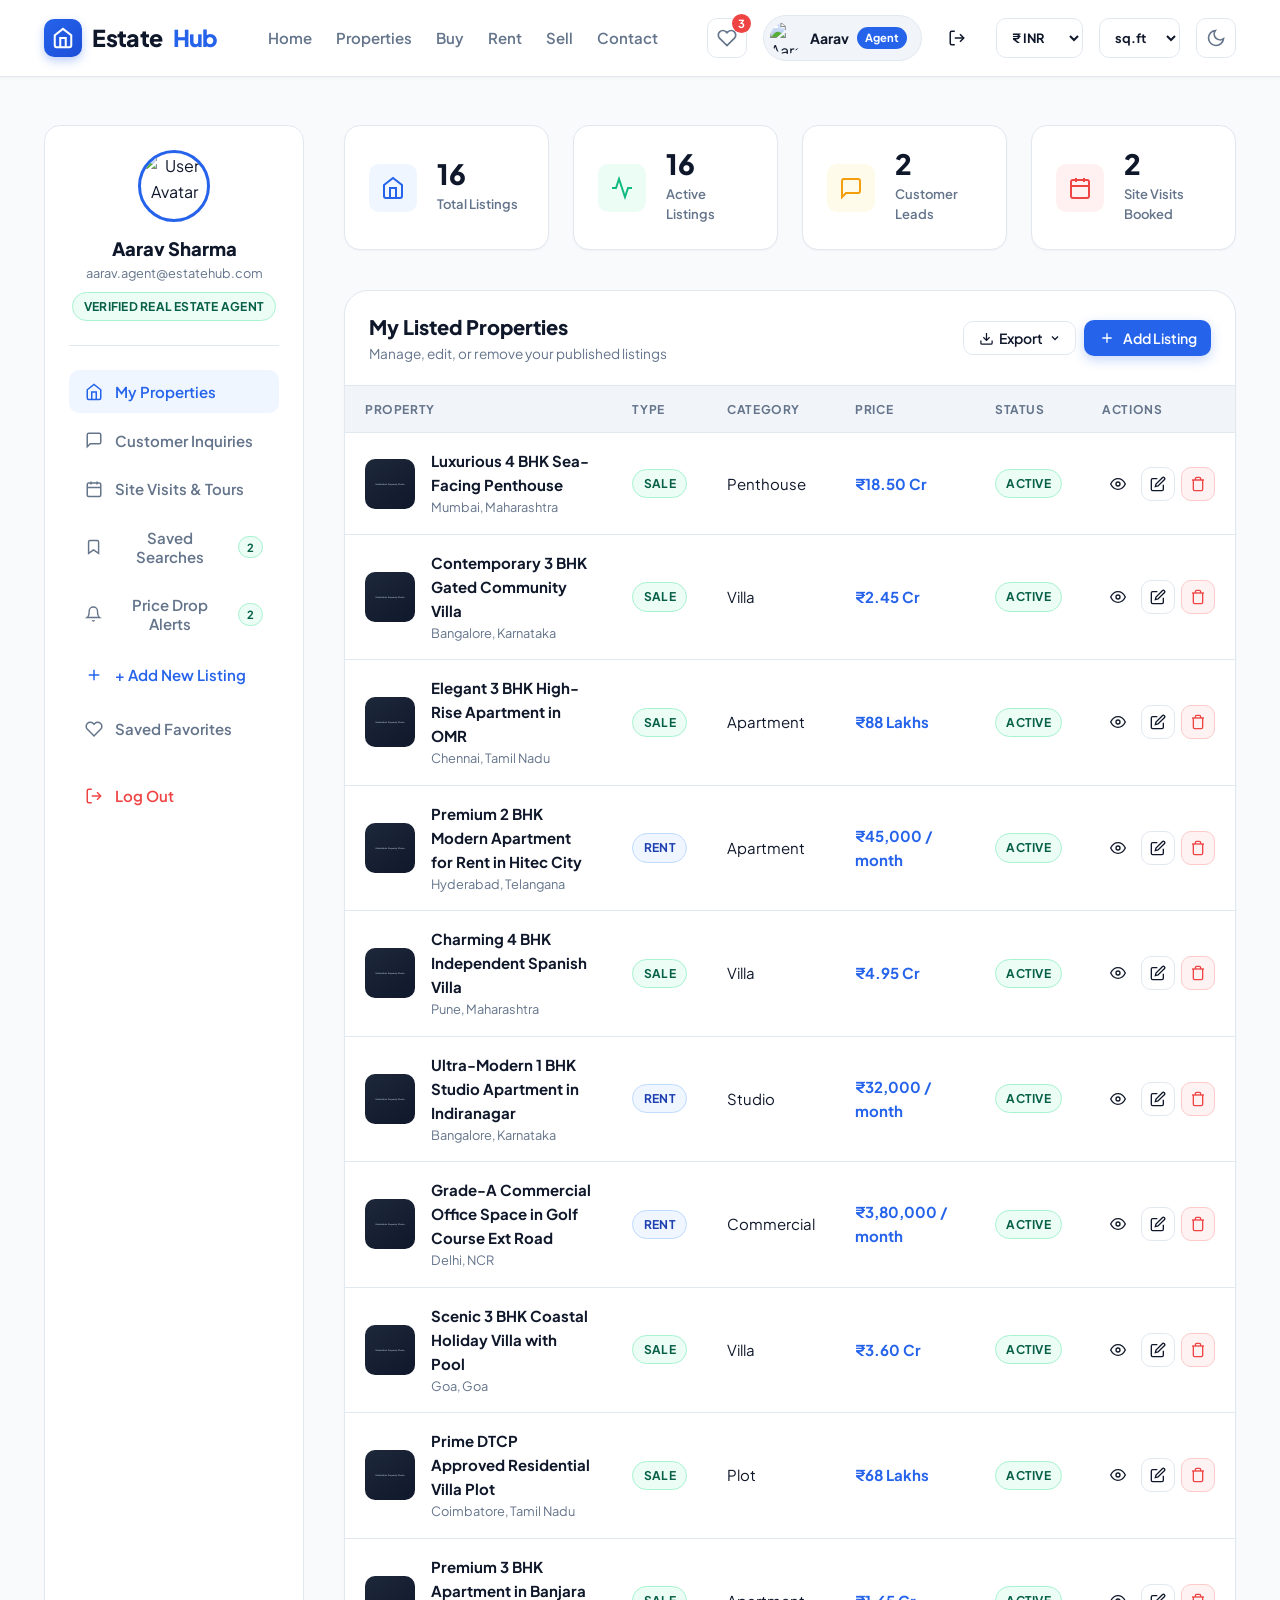
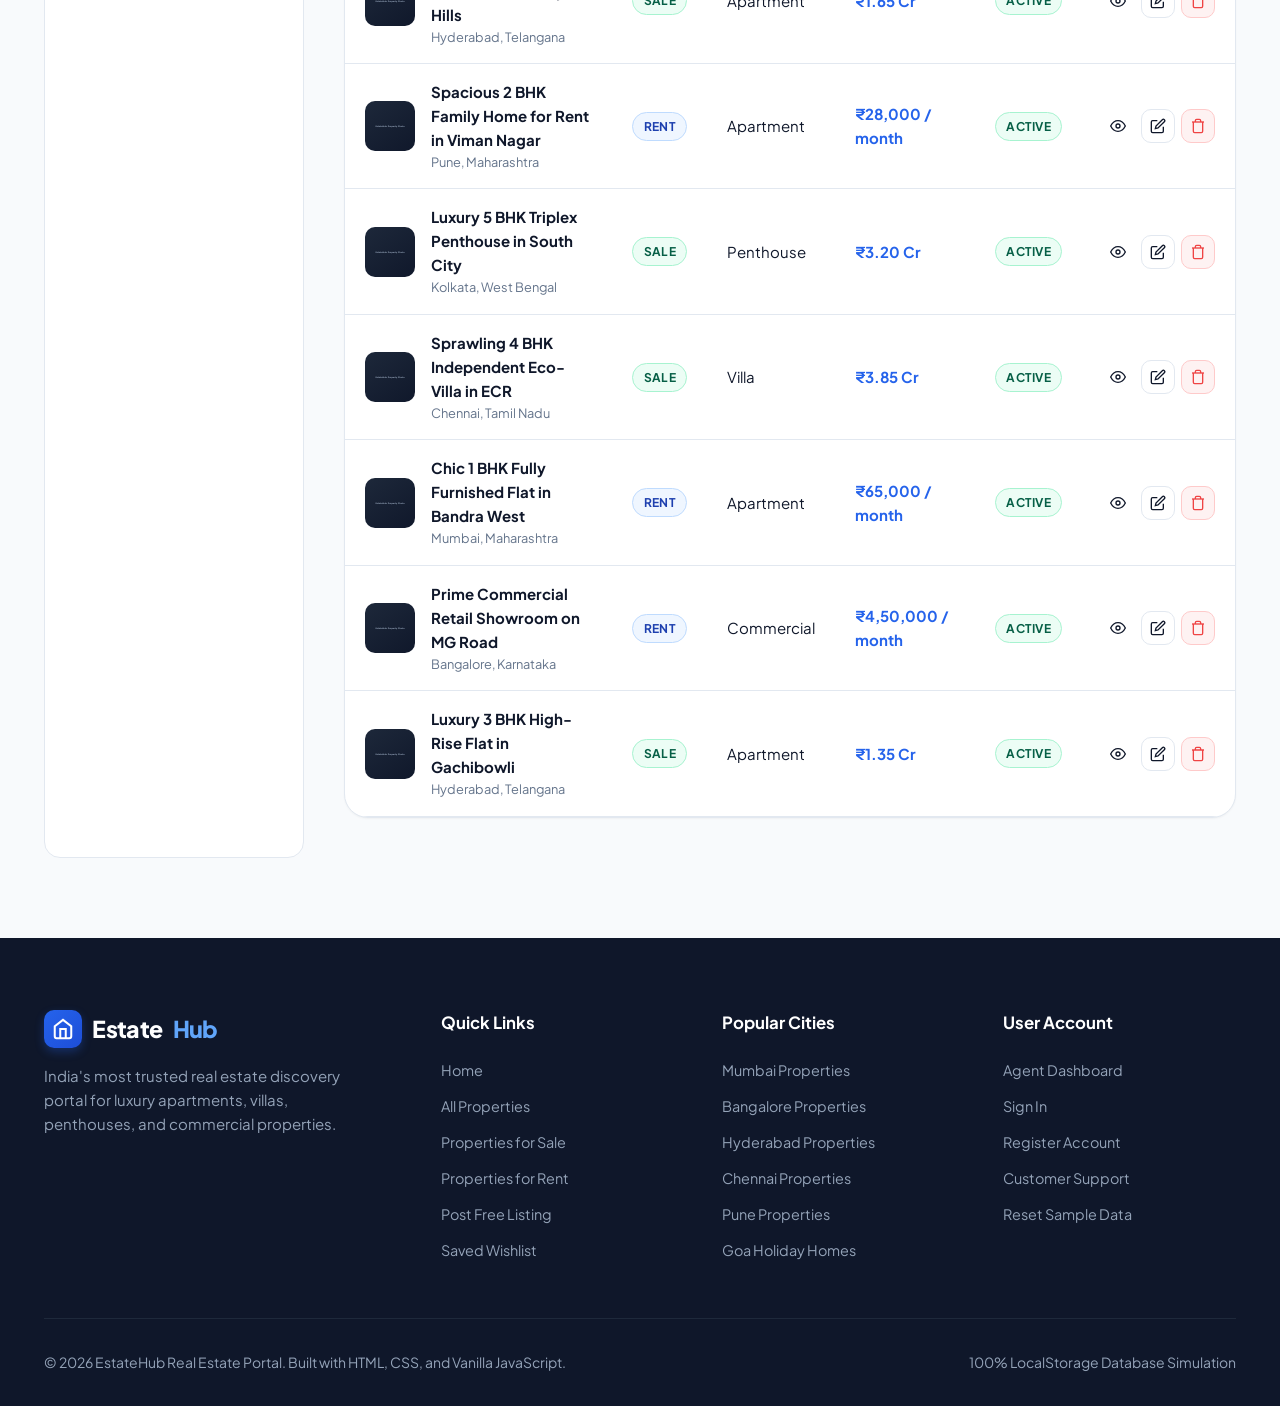
==== commit 38337b1f: "feat: add price drop alert subscription with dashboard notifications manager" ====
--- a/dashboard.html
+++ b/dashboard.html
@@ -106,6 +106,15 @@
             </svg>
             Saved Searches
             <span id="savedSearchesCountBadge" class="badge badge-sale" style="margin-left: auto; font-size: 0.7rem; padding: 0.2rem 0.5rem; display: none;">0</span>
+          </button>
+
+          <button type="button" class="dash-nav-link dash-tab-btn" data-tab="price-alerts">
+            <svg width="18" height="18" viewBox="0 0 24 24" fill="none" stroke="currentColor" stroke-width="2">
+              <path d="M18 8A6 6 0 0 0 6 8c0 7-3 9-3 9h18s-3-2-3-9"></path>
+              <path d="M13.73 21a2 2 0 0 1-3.46 0"></path>
+            </svg>
+            Price Drop Alerts
+            <span id="priceAlertsCountBadge" class="badge badge-sale" style="margin-left: auto; font-size: 0.7rem; padding: 0.2rem 0.5rem; display: none;">0</span>
           </button>
 
           <a href="./add-property.html" class="dash-nav-link" style="color: var(--brand);">
@@ -323,6 +332,38 @@
           </div>
         </div>
 
+        <!-- TAB 5: Price Drop Alerts Table -->
+        <div id="tab-price-alerts" class="dash-tab-pane" style="display: none;">
+          <div class="table-card">
+            <div class="table-header">
+              <div>
+                <h3 class="table-title">Active Price Drop Alerts</h3>
+                <p style="font-size: 0.85rem; color: var(--text-muted);">Manage real-time price change alerts and track target bargains across properties</p>
+              </div>
+              <a href="./properties.html" class="btn btn-primary btn-sm">+ Browse Properties</a>
+            </div>
+
+            <div class="table-responsive">
+              <table class="custom-table">
+                <thead>
+                  <tr>
+                    <th>Tracked Property</th>
+                    <th>Current Price</th>
+                    <th>Alert Rule</th>
+                    <th>Target Trigger Price</th>
+                    <th>Notification Channel</th>
+                    <th>Tracking Status</th>
+                    <th>Actions</th>
+                  </tr>
+                </thead>
+                <tbody id="dashboardPriceAlertsTbody">
+                  <!-- Populated dynamically by js/dashboard.js -->
+                </tbody>
+              </table>
+            </div>
+          </div>
+        </div>
+
       </main>
 
     </div>
--- a/css/style.css
+++ b/css/style.css
@@ -3370,7 +3370,23 @@
   color: var(--brand);
 }
 
-
-
-
-
+/* --- Price Drop Alert Dialog Styling --- */
+.threshold-card {
+  transition: border-color 0.2s, background-color 0.2s, box-shadow 0.2s;
+}
+
+.threshold-card:hover {
+  border-color: var(--brand) !important;
+  background-color: var(--brand-light) !important;
+}
+
+.threshold-card:has(input:checked) {
+  border-color: var(--brand) !important;
+  background-color: var(--brand-light) !important;
+  box-shadow: 0 0 0 1px var(--brand);
+}
+
+
+
+
+
